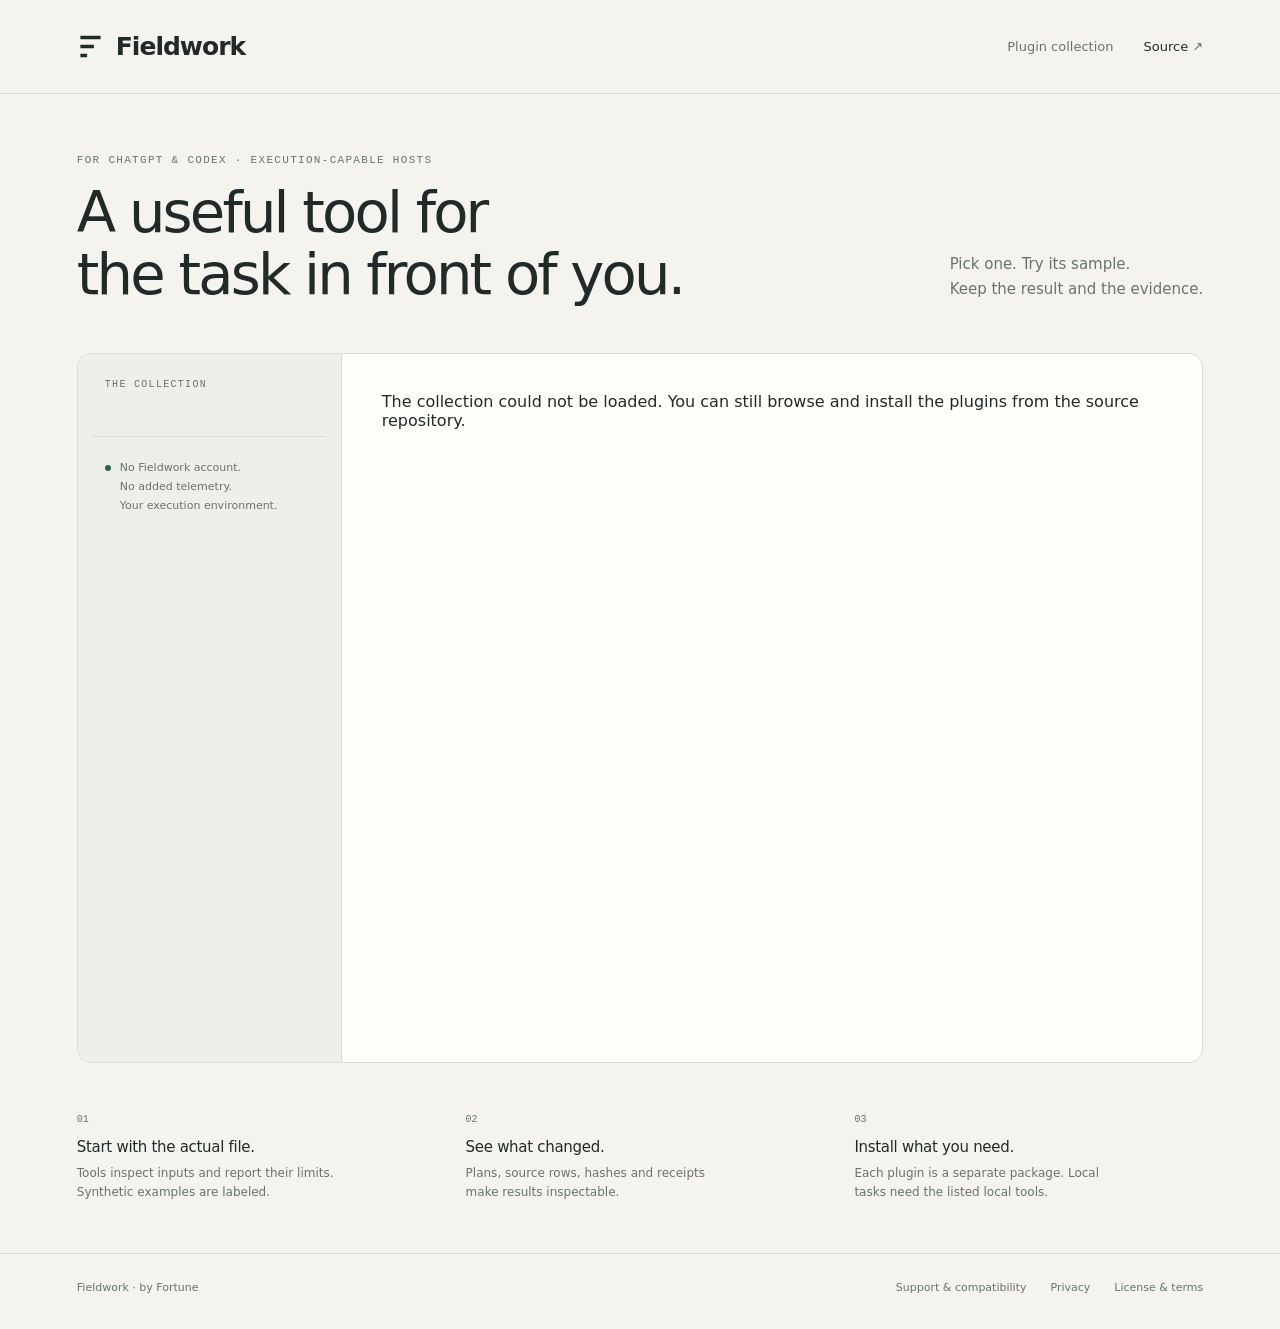
==== site/index.html @ d048d49f "Add test suite, release tooling and Pages site; fix README Test steps Copy the 81-test suite, releas" ====
<!doctype html>
<html lang="en">
<head>
  <meta charset="utf-8">
  <meta name="viewport" content="width=device-width,initial-scale=1">
  <title>Fieldwork — tools for the task in front of you</title>
  <meta name="description" content="Focused, inspectable plugins for Minecraft performance, media compression, exact CSV analysis, deployment verification, file organization and CAD.">
  <link rel="icon" href="favicon.svg" type="image/svg+xml">
  <link rel="stylesheet" href="style.css">
  <script src="app.js" defer></script>
</head>
<body>
  <header class="topbar"><a href="./" class="wordmark" aria-label="Fieldwork home"><svg viewBox="0 0 24 24" aria-hidden="true"><path d="M3 4h18M3 12h12M3 20h6"/></svg>Fieldwork</a><div class="toplinks"><span id="version">Plugin collection</span><a href="https://github.com/fortunexbt/fieldwork-plugins">Source <span aria-hidden="true">↗</span></a></div></header>
  <main>
    <section class="intro"><div><p class="eyebrow">For ChatGPT &amp; Codex · execution-capable hosts</p><h1>A useful tool for<br>the task in front of you.</h1></div><p class="intro-note">Pick one. Try its sample.<br>Keep the result and the evidence.</p></section>
    <div class="workbench">
      <nav class="toolnav" aria-label="Plugins"><span class="nav-label">THE COLLECTION</span><div id="tool-list"></div><div class="local-note"><span class="status-dot"></span><p>No Fieldwork account.<br>No added telemetry.<br>Your execution environment.</p></div></nav>
      <article class="tool-detail" id="tool-detail" aria-live="polite">
        <div class="loading">Loading the collection…</div>
      </article>
    </div>
    <section class="principles"><div><span>01</span><h2>Start with the actual file.</h2><p>Tools inspect inputs and report their limits. Synthetic examples are labeled.</p></div><div><span>02</span><h2>See what changed.</h2><p>Plans, source rows, hashes and receipts make results inspectable.</p></div><div><span>03</span><h2>Install what you need.</h2><p>Each plugin is a separate package. Local tasks need the listed local tools.</p></div></section>
  </main>
  <footer><span>Fieldwork · by Fortune</span><div><a href="support.html">Support &amp; compatibility</a><a href="privacy.html">Privacy</a><a href="terms.html">License &amp; terms</a></div></footer>
  <dialog id="install-dialog"><button class="dialog-close" aria-label="Close installation guide">×</button><p class="eyebrow">INSTALL IN CODEX</p><h2 id="install-title">Add this tool</h2><p>Add the collection once, then install the plugin you want.</p><div class="command-block"><code>codex plugin marketplace add fortunexbt/fieldwork-plugins</code><button data-copy="codex plugin marketplace add fortunexbt/fieldwork-plugins" aria-label="Copy marketplace command">Copy</button></div><div class="command-block"><code id="install-command"></code><button id="copy-install">Copy</button></div><p class="install-note">Start a new chat after installation. In the desktop app, browse the Fieldwork marketplace under Plugins. This is direct marketplace distribution; public-directory approval is tracked separately.</p><a id="download-dialog" class="text-link" href="#">Download the standalone ZIP ↗</a></dialog>
  <div class="toast" id="toast" role="status"></div>
</body>
</html>
---- site/style.css ----
:root {
  --paper:#f5f3ed;
  --ink:#202b29;
  --quiet:#6b726c;
  --line:#d8dcd2;
  --accent:#28624b;
  color-scheme:light;
  font-family:'DM Sans',system-ui,sans-serif;
  font-synthesis:none
}

* {
  box-sizing:border-box
}
body {
  margin:0;
  background:var(--paper);
  color:var(--ink)
}
a {
  color:inherit;
  text-decoration:none
}
button,a {
  touch-action:manipulation
}
button {
  font:inherit;
  cursor:pointer
}
button:focus-visible,a:focus-visible,summary:focus-visible {
  outline:3px solid #d89a42;
  outline-offset:4px
}
button:disabled {
  cursor:default;
  opacity:.5
}
.topbar {
  height:94px;
  max-width:1440px;
  margin:auto;
  padding:0 6%;
  display:flex;
  align-items:center;
  justify-content:space-between;
  border-bottom:1px solid var(--line)
}
.wordmark {
  display:flex;
  align-items:center;
  gap:12px;
  font-size:25px;
  letter-spacing:-1px;
  font-weight:700
}
.wordmark svg {
  width:27px;
  height:27px;
  fill:none;
  stroke:var(--ink);
  stroke-width:3
}
.toplinks {
  display:flex;
  gap:30px;
  align-items:center;
  font-size:13px
}
.toplinks span:first-child {
  color:var(--quiet)
}
main {
  max-width:1440px;
  margin:auto;
  padding:0 6%
}
.intro {
  display:flex;
  align-items:end;
  justify-content:space-between;
  padding:60px 0 48px;
  gap:25px
}
.eyebrow,.nav-label {
  font-family:'DM Mono',monospace;
  font-size:11px;
  letter-spacing:1.3px;
  color:var(--quiet);
  text-transform:uppercase
}
.eyebrow {
  margin:0 0 16px
}
h1 {
  font-size:clamp(36px,4.5vw,64px);
  font-weight:500;
  line-height:1.07;
  letter-spacing:-2.8px;
  margin:0
}
.intro-note {
  font-size:15px;
  line-height:1.65;
  color:var(--quiet);
  margin:0 0 4px
}
.workbench {
  border:1px solid var(--line);
  border-radius:14px;
  display:grid;
  grid-template-columns:264px 1fr;
  min-height:710px;
  overflow:hidden;
  background:#fffefa
}
.toolnav {
  padding:25px 15px;
  background:#eeefe8;
  border-right:1px solid var(--line)
}
.nav-label {
  display:block;
  padding:0 12px 22px;
  font-size:10px
}
#tool-list {
  position:relative;
}
.tool-button {
  border:0;
  background:transparent;
  text-align:left;
  padding:12px 10px;
  width:100%;
  display:flex;
  align-items:center;
  gap:12px;
  color:var(--quiet);
  border-radius:9px;
  transition:background .16s,color .16s;
  margin-bottom:4px
}
.tool-button:hover {
  background:#e3e7df;
  color:var(--ink)
}
.tool-button.active {
  background:#fffefa;
  color:var(--ink);
  box-shadow:0 1px 5px #20302b0a
}
.tool-button img {
  height:34px;
  width:34px;
  border-radius:8px
}
.tool-button span {
  font-size:13px;
  line-height:1.3;
  font-weight:600
}
.tool-button small {
  display:block;
  font-size:10px;
  color:#81867e;
  font-weight:400;
  margin-top:3px
}
.local-note {
  border-top:1px solid var(--line);
  padding:22px 12px 0;
  margin-top:24px;
  display:flex;
  gap:9px;
  align-items:start
}
.local-note p {
  font-size:11px;
  color:var(--quiet);
  line-height:1.7;
  margin:0
}
.status-dot {
  background:#28624b;
  width:6px;
  height:6px;
  border-radius:50%;
  margin-top:6px;
  flex:none
}
.tool-detail {
  padding:38px 40px 28px;
  min-width:0
}
.detail-top {
  display:flex;
  justify-content:space-between;
  align-items:center;
  gap:20px;
  margin-bottom:20px
}
.detail-kicker {
  display:flex;
  align-items:center;
  gap:9px;
  font-family:'DM Mono',monospace;
  font-size:10px;
  letter-spacing:1px;
  text-transform:uppercase;
  color:var(--quiet)
}
.detail-kicker img {
  height:28px;
  width:28px
}
.package-version {
  font-family:'DM Mono',monospace;
  font-size:10px;
  padding:6px 8px;
  border:1px solid var(--line);
  border-radius:4px;
  color:var(--quiet)
}
.tool-detail h2 {
  font-size:clamp(28px,3vw,40px);
  letter-spacing:-1.6px;
  font-weight:500;
  line-height:1.12;
  margin:0 0 15px
}
.detail-summary {
  font-size:15px;
  line-height:1.6;
  color:#5b665f;
  max-width:620px;
  margin:0
}
.actions {
  display:flex;
  gap:10px;
  align-items:center;
  flex-wrap:wrap;
  margin:25px 0 24px
}
.primary-button,.secondary-button {
  border-radius:6px;
  padding:11px 16px;
  font-size:12px;
  font-weight:600;
  display:inline-flex;
  align-items:center;
  gap:10px;
  line-height:1.2
}
.primary-button {
  background:var(--accent);
  border:1px solid var(--accent);
  color:white
}
.secondary-button {
  background:transparent;
  border:1px solid #cdd4c9;
  color:var(--ink)
}
.runtime {
  border-top:1px solid var(--line);
  padding-top:15px;
  font-size:11px;
  color:var(--quiet);
  line-height:1.6;
  display:flex;
  gap:14px
}
.runtime strong {
  font-weight:500;
  white-space:nowrap;
  color:var(--ink)
}
.example {
  margin-top:26px;
  border:1px solid var(--line);
  border-radius:8px;
  overflow:hidden
}
.example-bar {
  background:#eff1eb;
  border-bottom:1px solid var(--line);
  display:flex;
  align-items:center;
  justify-content:space-between;
  padding:11px 15px;
  font:10px 'DM Mono',monospace;
  color:var(--quiet);
  gap:10px
}
.example-bar span:last-child {
  font-size:9px
}
.example-content {
  padding:20px
}
.example-title {
  margin:0 0 8px;
  font-size:17px;
  font-weight:500;
  letter-spacing:-.3px
}
.example-note {
  font-size:12px;
  line-height:1.7;
  color:var(--quiet);
  margin:0 0 16px
}
.result-grid {
  display:grid;
  grid-template-columns:repeat(3,minmax(0,1fr));
  gap:10px
}
.result-stat {
  background:#f3f4ee;
  border-radius:6px;
  padding:14px;
  min-width:0
}
.result-stat span {
  display:block;
  font-size:9px;
  letter-spacing:.6px;
  text-transform:uppercase;
  color:var(--quiet);
  margin-bottom:7px
}
.result-stat strong {
  display:block;
  font:22px 'DM Mono',monospace;
  letter-spacing:-1px;
  color:var(--accent);
  overflow-wrap:anywhere
}
.evidence-table {
  width:100%;
  border-collapse:collapse;
  font-size:11px;
  margin-top:15px
}
.evidence-table th {
  text-align:left;
  font-weight:500;
  color:var(--quiet);
  font-size:10px;
  padding:9px 8px;
  border-bottom:1px solid var(--line)
}
.evidence-table td {
  padding:10px 8px;
  border-bottom:1px solid #e9ece3
}
.evidence-table td:last-child,.evidence-table th:last-child {
  text-align:right
}
.example-placeholder {
  font-size:12px;
  line-height:1.6;
  color:var(--quiet);
  margin:0
}
.raw-evidence {
  margin-top:14px
}
.raw-evidence summary {
  font-size:11px;
  color:var(--quiet);
  cursor:pointer
}
.raw-evidence pre {
  overflow:auto;
  padding:14px;
  background:#25312d;
  color:#e3e9df;
  border-radius:6px;
  font:10px/1.6 'DM Mono',monospace;
  max-height:260px
}
.prompt-row {
  display:flex;
  gap:13px;
  align-items:center;
  justify-content:space-between;
  padding-top:19px
}
.prompt-row p {
  font-size:12px;
  line-height:1.6;
  margin:0;
  color:var(--quiet)
}
.prompt-row p strong {
  display:block;
  font:9px 'DM Mono',monospace;
  letter-spacing:1px;
  color:var(--ink);
  margin-bottom:6px
}
.prompt-row button {
  border:0;
  background:#eff1eb;
  color:var(--accent);
  padding:10px 13px;
  border-radius:5px;
  white-space:nowrap;
  font-size:11px
}
.principles {
  display:grid;
  grid-template-columns:repeat(3,1fr);
  gap:40px;
  padding:44px 0 50px
}
.principles span {
  font:10px 'DM Mono',monospace;
  color:var(--quiet)
}
.principles h2 {
  font-size:15px;
  font-weight:500;
  letter-spacing:-.3px;
  margin:12px 0 8px
}
.principles p {
  font-size:12px;
  line-height:1.6;
  color:var(--quiet);
  margin:0;
  max-width:260px
}
footer {
  max-width:1440px;
  margin:auto;
  border-top:1px solid var(--line);
  padding:27px 6% 34px;
  display:flex;
  justify-content:space-between;
  gap:20px;
  font-size:11px;
  color:var(--quiet)
}
footer div {
  display:flex;
  gap:24px
}
footer a:hover,.text-link:hover {
  text-decoration:underline
}
dialog {
  border:1px solid var(--line);
  border-radius:14px;
  padding:36px;
  background:#fffefa;
  color:var(--ink);
  max-width:640px;
  width:calc(100% - 32px);
  box-shadow:0 20px 100px #18392b30
}
dialog::backdrop {
  background:#1e302954;
  backdrop-filter:blur(3px)
}
dialog h2 {
  font-size:30px;
  letter-spacing:-1px;
  font-weight:500;
  margin:0 0 15px
}
dialog p {
  font-size:13px;
  color:var(--quiet);
  line-height:1.7
}
.dialog-close {
  position:absolute;
  right:16px;
  top:12px;
  border:0;
  background:none;
  font-size:26px;
  color:var(--quiet)
}
.command-block {
  display:flex;
  gap:10px;
  align-items:center;
  padding:14px;
  background:#26332e;
  border-radius:6px;
  margin:12px 0;
  color:#ebeee3
}
.command-block code {
  flex:1;
  font:11px/1.6 'DM Mono',monospace;
  overflow-wrap:anywhere
}
.command-block button {
  background:#ffffff18;
  border:1px solid #ffffff20;
  color:white;
  padding:6px 9px;
  border-radius:4px;
  font-size:10px
}
.install-note {
  font-size:11px!important
}
.text-link {
  font-size:12px;
  color:var(--accent)
}
.toast {
  position:fixed;
  bottom:24px;
  left:50%;
  transform:translate(-50%,15px);
  background:var(--ink);
  color:white;
  padding:12px 18px;
  border-radius:7px;
  font-size:12px;
  opacity:0;
  pointer-events:none;
  transition:.18s
}
.toast.visible {
  transform:translate(-50%,0);
  opacity:1
}
.loading {
  padding:50px 0;
  color:var(--quiet);
  font-size:14px
}
.document {
  max-width:820px;
  margin:50px auto 80px;
  padding:0 24px
}
.document h1 {
  font-size:42px;
  margin:25px 0
}
.document h2 {
  font-size:21px;
  font-weight:500;
  margin-top:32px
}
.document p,.document li {
  font-size:15px;
  line-height:1.8;
  color:#59655d
}
.document a {
  text-decoration:underline
}
.document code {
  font:12px 'DM Mono',monospace;
  background:#e6e9df;
  padding:3px 6px;
  border-radius:3px
}

@media(max-width:1000px) {
  main {
  padding:0 4%
}
.topbar,footer {
  padding-left:4%;
  padding-right:4%
}
.workbench {
  grid-template-columns:220px 1fr
}
.tool-detail {
  padding:30px 26px
}
.tool-button span {
  font-size:12px
}
.tool-button {
  gap:9px
}
.intro-note {
  font-size:13px
}
.result-stat strong {
  font-size:18px
}
.principles {
  gap:25px
}

}

@media(max-width:700px) {
  .topbar {
  height:72px
}
.wordmark {
  font-size:23px
}
.toplinks {
  gap:16px;
  font-size:11px
}
.toplinks>span {
  display:none
}
.intro {
  padding:34px 0 28px
}
.intro h1 {
  font-size:38px;
  letter-spacing:-1.8px
}
.intro-note {
  display:none
}
.eyebrow {
  font-size:9px;
  letter-spacing:.6px
}
.workbench {
  display:block;
  border-radius:10px
}
.toolnav {
  padding:13px 10px;
  border-right:0;
  border-bottom:1px solid var(--line)
}
.nav-label,.local-note {
  display:none
}
#tool-list {
  display:flex;
  overflow-x:auto;
  gap:7px;
  padding-bottom:2px;
  scrollbar-width:thin
}
.tool-button {
  width:auto;
  flex-shrink:0;
  margin:0;
  padding:8px 10px;
  gap:8px
}
.tool-button img {
  width:25px;
  height:25px;
  border-radius:6px
}
.tool-button span {
  font-size:11px;
  max-width:108px
}
.tool-button small {
  display:none
}
.tool-detail {
  padding:25px 18px
}
.detail-top {
  margin-bottom:15px
}
.tool-detail h2 {
  font-size:31px;
  letter-spacing:-1.1px
}
.detail-summary {
  font-size:13px
}
.actions {
  margin:20px 0
}
.runtime {
  display:block;
  font-size:10px
}
.runtime strong {
  display:block;
  margin-bottom:4px
}
.example {
  margin-top:20px
}
.example-content {
  padding:15px
}
.example-title {
  font-size:16px
}
.result-grid {
  gap:6px
}
.result-stat {
  padding:10px 8px
}
.result-stat span {
  font-size:8px
}
.result-stat strong {
  font-size:16px
}
.prompt-row p {
  font-size:11px
}
.prompt-row {
  gap:9px
}
.principles {
  grid-template-columns:1fr;
  gap:23px;
  padding:30px 0
}
.principles>div {
  display:grid;
  grid-template-columns:24px 1fr;
  column-gap:12px
}
.principles span {
  grid-row:span 2;
  padding-top:3px
}
.principles h2 {
  margin:0 0 6px
}
.principles p {
  max-width:100%
}
footer {
  display:block;
  font-size:10px
}
footer div {
  margin-top:18px;
  gap:17px;
  flex-wrap:wrap
}
dialog {
  padding:28px 20px
}
.example-bar {
  font-size:9px;
  padding:10px
}
.example-bar span:last-child {
  font-size:8px
}
.evidence-table {
  font-size:10px
}
.evidence-table td,.evidence-table th {
  padding:9px 4px
}

}

@media(prefers-reduced-motion:reduce) {
  * {
  transition:none!important
}

}


.sample-preview {
  display:block;
  width:100%;
  height:220px;
  object-fit:contain;
  background:#fff;
  border:1px solid var(--line);
  border-radius:6px;
  margin:20px 0;
}
.sample-artifacts {
  display:flex;
  gap:12px 24px;
  flex-wrap:wrap;
  margin:18px 0;
  font-size:12px;
  color:var(--accent);
}
.sample-artifacts a {
  text-decoration:underline;
  text-underline-offset:3px;
}
.share-tool {
  display:block;
  margin:18px 0 0 auto;
  padding:0;
  border:0;
  background:transparent;
  color:var(--quiet);
  font-size:12px;
  text-decoration:underline;
  text-underline-offset:3px;
}
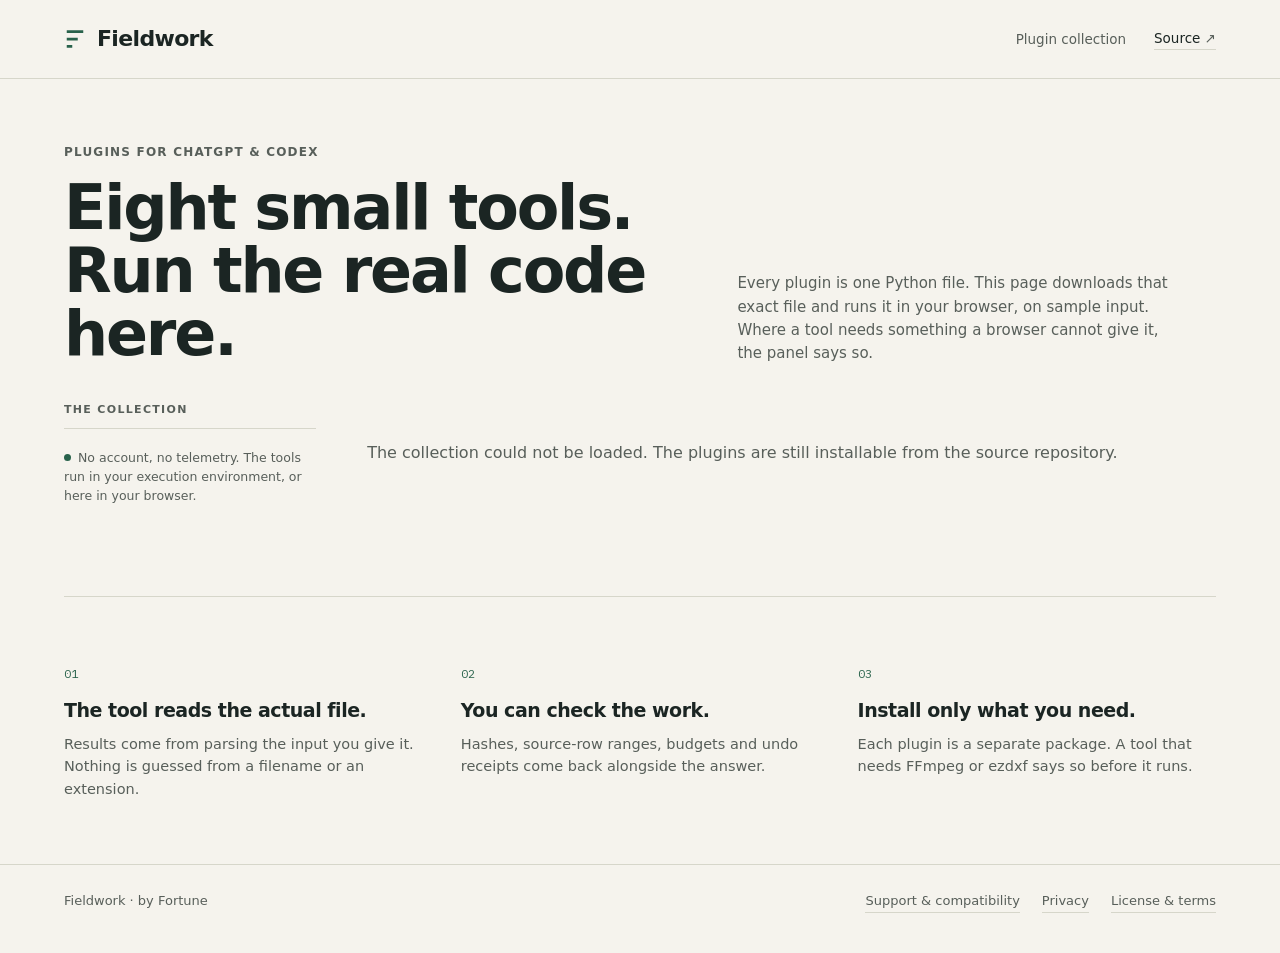
==== commit 27c51888: "Run the real plugin tools in the browser The site now drives each plugin from a demo block in catalo" ====
--- a/site/index.html
+++ b/site/index.html
@@ -3,26 +3,51 @@
 <head>
   <meta charset="utf-8">
   <meta name="viewport" content="width=device-width,initial-scale=1">
-  <title>Fieldwork — tools for the task in front of you</title>
-  <meta name="description" content="Focused, inspectable plugins for Minecraft performance, media compression, exact CSV analysis, deployment verification, file organization and CAD.">
+  <title>Fieldwork — eight small tools you can run right here</title>
+  <meta name="description" content="Eight plugins for ChatGPT and Codex, each one a single Python file. This page downloads the real file and runs it in your browser on sample input: Minecraft frame pacing, video size budgets, exact CSV maths, deploy verification, glTF budgets, DXF previews and duplicate files.">
   <link rel="icon" href="favicon.svg" type="image/svg+xml">
+  <meta property="og:title" content="Fieldwork — eight small tools you can run right here">
+  <meta property="og:description" content="Eight plugins for ChatGPT and Codex. The page runs each tool's real Python file in your browser on sample input.">
+  <meta property="og:type" content="website">
+  <meta property="og:image" content="og.png">
+  <meta name="twitter:card" content="summary_large_image">
+  <link rel="preload" href="fonts/dm-sans-latin.woff2" as="font" type="font/woff2" crossorigin>
   <link rel="stylesheet" href="style.css">
-  <script src="app.js" defer></script>
+  <script src="app.js" type="module"></script>
 </head>
 <body>
-  <header class="topbar"><a href="./" class="wordmark" aria-label="Fieldwork home"><svg viewBox="0 0 24 24" aria-hidden="true"><path d="M3 4h18M3 12h12M3 20h6"/></svg>Fieldwork</a><div class="toplinks"><span id="version">Plugin collection</span><a href="https://github.com/fortunexbt/fieldwork-plugins">Source <span aria-hidden="true">↗</span></a></div></header>
+  <header class="topbar">
+    <a href="./" class="wordmark" aria-label="Fieldwork home"><svg viewBox="0 0 24 24" aria-hidden="true"><path d="M3 4h18M3 12h12M3 20h6"/></svg>Fieldwork</a>
+    <div class="toplinks"><span id="version">Plugin collection</span><a href="https://github.com/fortunexbt/fieldwork-plugins">Source <span aria-hidden="true">&#8599;</span></a></div>
+  </header>
   <main>
-    <section class="intro"><div><p class="eyebrow">For ChatGPT &amp; Codex · execution-capable hosts</p><h1>A useful tool for<br>the task in front of you.</h1></div><p class="intro-note">Pick one. Try its sample.<br>Keep the result and the evidence.</p></section>
+    <section class="intro">
+      <div>
+        <p class="eyebrow">Plugins for ChatGPT &amp; Codex</p>
+        <h1>Eight small tools.<br>Run the real code here.</h1>
+      </div>
+      <p class="intro-note">Every plugin is one Python file. This page downloads that exact file and runs it in your browser, on sample input. Where a tool needs something a browser cannot give it, the panel says so.</p>
+    </section>
     <div class="workbench">
-      <nav class="toolnav" aria-label="Plugins"><span class="nav-label">THE COLLECTION</span><div id="tool-list"></div><div class="local-note"><span class="status-dot"></span><p>No Fieldwork account.<br>No added telemetry.<br>Your execution environment.</p></div></nav>
-      <article class="tool-detail" id="tool-detail" aria-live="polite">
-        <div class="loading">Loading the collection…</div>
+      <nav class="toolnav" aria-label="Plugins">
+        <span class="nav-label" id="nav-label">The collection</span>
+        <div id="tool-list" role="tablist" aria-labelledby="nav-label"></div>
+        <p class="local-note"><span class="status-dot" aria-hidden="true"></span>No account, no telemetry. The tools run in your execution environment, or here in your browser.</p>
+      </nav>
+      <article class="tool-detail" id="tool-detail">
+        <p class="loading">Loading the collection&#8230;</p>
       </article>
     </div>
-    <section class="principles"><div><span>01</span><h2>Start with the actual file.</h2><p>Tools inspect inputs and report their limits. Synthetic examples are labeled.</p></div><div><span>02</span><h2>See what changed.</h2><p>Plans, source rows, hashes and receipts make results inspectable.</p></div><div><span>03</span><h2>Install what you need.</h2><p>Each plugin is a separate package. Local tasks need the listed local tools.</p></div></section>
+    <section class="principles">
+      <div><span>01</span><h2>The tool reads the actual file.</h2><p>Results come from parsing the input you give it. Nothing is guessed from a filename or an extension.</p></div>
+      <div><span>02</span><h2>You can check the work.</h2><p>Hashes, source-row ranges, budgets and undo receipts come back alongside the answer.</p></div>
+      <div><span>03</span><h2>Install only what you need.</h2><p>Each plugin is a separate package. A tool that needs FFmpeg or ezdxf says so before it runs.</p></div>
+    </section>
   </main>
-  <footer><span>Fieldwork · by Fortune</span><div><a href="support.html">Support &amp; compatibility</a><a href="privacy.html">Privacy</a><a href="terms.html">License &amp; terms</a></div></footer>
-  <dialog id="install-dialog"><button class="dialog-close" aria-label="Close installation guide">×</button><p class="eyebrow">INSTALL IN CODEX</p><h2 id="install-title">Add this tool</h2><p>Add the collection once, then install the plugin you want.</p><div class="command-block"><code>codex plugin marketplace add fortunexbt/fieldwork-plugins</code><button data-copy="codex plugin marketplace add fortunexbt/fieldwork-plugins" aria-label="Copy marketplace command">Copy</button></div><div class="command-block"><code id="install-command"></code><button id="copy-install">Copy</button></div><p class="install-note">Start a new chat after installation. In the desktop app, browse the Fieldwork marketplace under Plugins. This is direct marketplace distribution; public-directory approval is tracked separately.</p><a id="download-dialog" class="text-link" href="#">Download the standalone ZIP ↗</a></dialog>
+  <footer>
+    <span>Fieldwork &middot; by Fortune</span>
+    <div><a href="support.html">Support &amp; compatibility</a><a href="privacy.html">Privacy</a><a href="terms.html">License &amp; terms</a></div>
+  </footer>
   <div class="toast" id="toast" role="status"></div>
 </body>
 </html>
--- a/site/style.css
+++ b/site/style.css
@@ -1,808 +1,527 @@
+@font-face {
+  font-family: 'DM Sans';
+  src: url(fonts/dm-sans-latin.woff2) format('woff2');
+  font-weight: 400 700;
+  font-display: swap;
+}
+@font-face {
+  font-family: 'Plex Mono';
+  src: url(fonts/plex-mono-400-latin.woff2) format('woff2');
+  font-weight: 400;
+  font-display: swap;
+}
+@font-face {
+  font-family: 'Plex Mono';
+  src: url(fonts/plex-mono-600-latin.woff2) format('woff2');
+  font-weight: 600;
+  font-display: swap;
+}
+
 :root {
-  --paper:#f5f3ed;
-  --ink:#202b29;
-  --quiet:#6b726c;
-  --line:#d8dcd2;
-  --accent:#28624b;
-  color-scheme:light;
-  font-family:'DM Sans',system-ui,sans-serif;
-  font-synthesis:none
-}
-
-* {
-  box-sizing:border-box
-}
+  --paper: #f5f3ed;
+  --card: #ece9e0;
+  --ink: #1b2523;
+  --quiet: #585f5a;
+  --line: #d6d6ca;
+  --panel: #1a2220;
+  --panel-2: #222b28;
+  --panel-line: #333c39;
+  --panel-ink: #eceae2;
+  --panel-quiet: #a3aba6;
+  --accent: #28624b;
+  --accent-lit: color-mix(in oklab, var(--accent) 42%, white);
+  --focus: #c47d1e;
+  --sans: 'DM Sans', ui-sans-serif, system-ui, sans-serif;
+  --mono: 'Plex Mono', ui-monospace, 'SF Mono', Menlo, monospace;
+  color-scheme: light;
+  font-family: var(--sans);
+  font-synthesis: none;
+}
+
+* { box-sizing: border-box; }
+
 body {
-  margin:0;
-  background:var(--paper);
-  color:var(--ink)
-}
-a {
-  color:inherit;
-  text-decoration:none
-}
-button,a {
-  touch-action:manipulation
-}
-button {
-  font:inherit;
-  cursor:pointer
-}
-button:focus-visible,a:focus-visible,summary:focus-visible {
-  outline:3px solid #d89a42;
-  outline-offset:4px
-}
-button:disabled {
-  cursor:default;
-  opacity:.5
-}
+  margin: 0;
+  background: var(--paper);
+  color: var(--ink);
+  font-size: 16px;
+  line-height: 1.55;
+  -webkit-text-size-adjust: 100%;
+}
+
+a { color: inherit; text-decoration: none; }
+button { font: inherit; cursor: pointer; }
+button:disabled { cursor: default; }
+button, a { touch-action: manipulation; }
+h1, h2, h3 { font-weight: 700; letter-spacing: -0.02em; margin: 0; }
+p { margin: 0; }
+
+:is(button, a, summary, [tabindex]):focus-visible {
+  outline: 3px solid var(--focus);
+  outline-offset: 3px;
+  border-radius: 2px;
+}
+
 .topbar {
-  height:94px;
-  max-width:1440px;
-  margin:auto;
-  padding:0 6%;
-  display:flex;
-  align-items:center;
-  justify-content:space-between;
-  border-bottom:1px solid var(--line)
-}
-.wordmark {
-  display:flex;
-  align-items:center;
-  gap:12px;
-  font-size:25px;
-  letter-spacing:-1px;
-  font-weight:700
-}
-.wordmark svg {
-  width:27px;
-  height:27px;
-  fill:none;
-  stroke:var(--ink);
-  stroke-width:3
-}
-.toplinks {
-  display:flex;
-  gap:30px;
-  align-items:center;
-  font-size:13px
-}
-.toplinks span:first-child {
-  color:var(--quiet)
-}
-main {
-  max-width:1440px;
-  margin:auto;
-  padding:0 6%
-}
+  max-width: 1320px;
+  margin: auto;
+  padding: 22px clamp(18px, 5vw, 64px);
+  display: flex;
+  align-items: center;
+  justify-content: space-between;
+  gap: 16px;
+  border-bottom: 1px solid var(--line);
+}
+.wordmark { display: flex; align-items: center; gap: 11px; font-size: 22px; font-weight: 700; letter-spacing: -0.03em; }
+.wordmark svg { width: 22px; height: 22px; fill: none; stroke: var(--accent); stroke-width: 3; transition: stroke .3s ease; }
+.toplinks { display: flex; gap: clamp(14px, 3vw, 28px); align-items: center; font-size: 13.5px; }
+.toplinks span { color: var(--quiet); }
+.toplinks a { border-bottom: 1px solid var(--line); }
+
+main { max-width: 1320px; margin: auto; padding: 0 clamp(18px, 5vw, 64px); }
+
 .intro {
-  display:flex;
-  align-items:end;
-  justify-content:space-between;
-  padding:60px 0 48px;
-  gap:25px
-}
-.eyebrow,.nav-label {
-  font-family:'DM Mono',monospace;
-  font-size:11px;
-  letter-spacing:1.3px;
-  color:var(--quiet);
-  text-transform:uppercase
+  display: grid;
+  grid-template-columns: minmax(0, 1.3fr) minmax(0, 1fr);
+  gap: clamp(20px, 4vw, 56px);
+  align-items: end;
+  padding: clamp(32px, 5vw, 66px) 0 clamp(22px, 3vw, 36px);
 }
 .eyebrow {
-  margin:0 0 16px
-}
-h1 {
-  font-size:clamp(36px,4.5vw,64px);
-  font-weight:500;
-  line-height:1.07;
-  letter-spacing:-2.8px;
-  margin:0
-}
-.intro-note {
-  font-size:15px;
-  line-height:1.65;
-  color:var(--quiet);
-  margin:0 0 4px
-}
+  font-size: 12px;
+  font-weight: 600;
+  letter-spacing: 0.1em;
+  text-transform: uppercase;
+  color: var(--quiet);
+  margin-bottom: 14px;
+}
+h1 { font-size: clamp(34px, 6.4vw, 62px); line-height: 1.02; letter-spacing: -0.035em; }
+.intro-note { color: var(--quiet); font-size: 15px; max-width: 46ch; }
+
 .workbench {
-  border:1px solid var(--line);
-  border-radius:14px;
-  display:grid;
-  grid-template-columns:264px 1fr;
-  min-height:710px;
-  overflow:hidden;
-  background:#fffefa
-}
-.toolnav {
-  padding:25px 15px;
-  background:#eeefe8;
-  border-right:1px solid var(--line)
-}
+  display: grid;
+  grid-template-columns: 252px minmax(0, 1fr);
+  gap: clamp(24px, 4vw, 56px);
+  align-items: start;
+  padding-bottom: clamp(48px, 7vw, 96px);
+}
+
+.toolnav { position: sticky; top: 24px; min-width: 0; }
+.tool-detail { min-width: 0; }
 .nav-label {
-  display:block;
-  padding:0 12px 22px;
-  font-size:10px
-}
-#tool-list {
-  position:relative;
-}
+  display: block;
+  font-size: 11px;
+  font-weight: 600;
+  letter-spacing: 0.12em;
+  text-transform: uppercase;
+  color: var(--quiet);
+  padding-bottom: 10px;
+  border-bottom: 1px solid var(--line);
+}
+#tool-list { display: flex; flex-direction: column; }
 .tool-button {
-  border:0;
-  background:transparent;
-  text-align:left;
-  padding:12px 10px;
-  width:100%;
-  display:flex;
-  align-items:center;
-  gap:12px;
-  color:var(--quiet);
-  border-radius:9px;
-  transition:background .16s,color .16s;
-  margin-bottom:4px
-}
-.tool-button:hover {
-  background:#e3e7df;
-  color:var(--ink)
-}
+  display: flex;
+  align-items: center;
+  gap: 12px;
+  width: 100%;
+  padding: 13px 10px 13px 12px;
+  border: 0;
+  border-bottom: 1px solid var(--line);
+  border-left: 2px solid transparent;
+  background: none;
+  color: var(--quiet);
+  text-align: left;
+  transition: color .18s ease, background .18s ease, border-color .18s ease;
+}
+.tool-button img { width: 24px; height: 24px; opacity: .55; transition: opacity .18s ease; }
+.tool-button span { display: block; font-size: 14.5px; font-weight: 500; color: var(--ink); }
+.tool-button small { display: block; font-size: 12.5px; font-weight: 400; color: var(--quiet); }
+.tool-button:hover { background: var(--card); }
 .tool-button.active {
-  background:#fffefa;
-  color:var(--ink);
-  box-shadow:0 1px 5px #20302b0a
-}
-.tool-button img {
-  height:34px;
-  width:34px;
-  border-radius:8px
-}
-.tool-button span {
-  font-size:13px;
-  line-height:1.3;
-  font-weight:600
-}
-.tool-button small {
-  display:block;
-  font-size:10px;
-  color:#81867e;
-  font-weight:400;
-  margin-top:3px
-}
+  border-left-color: var(--accent);
+  background: var(--card);
+}
+.tool-button.active img { opacity: 1; }
+.tool-button.active span { color: var(--accent); font-weight: 700; }
 .local-note {
-  border-top:1px solid var(--line);
-  padding:22px 12px 0;
-  margin-top:24px;
-  display:flex;
-  gap:9px;
-  align-items:start
-}
-.local-note p {
-  font-size:11px;
-  color:var(--quiet);
-  line-height:1.7;
-  margin:0
+  margin-top: 20px;
+  font-size: 12.5px;
+  line-height: 1.5;
+  color: var(--quiet);
+  max-width: 30ch;
 }
 .status-dot {
-  background:#28624b;
-  width:6px;
-  height:6px;
-  border-radius:50%;
-  margin-top:6px;
-  flex:none
-}
-.tool-detail {
-  padding:38px 40px 28px;
-  min-width:0
-}
+  display: inline-block;
+  width: 7px;
+  height: 7px;
+  margin-right: 7px;
+  border-radius: 50%;
+  background: var(--accent);
+  vertical-align: 1px;
+}
+
+.loading { color: var(--quiet); padding: 40px 0; }
+
 .detail-top {
-  display:flex;
-  justify-content:space-between;
-  align-items:center;
-  gap:20px;
-  margin-bottom:20px
+  display: flex;
+  align-items: center;
+  justify-content: space-between;
+  gap: 16px;
+  flex-wrap: wrap;
+  padding-bottom: 14px;
 }
 .detail-kicker {
-  display:flex;
-  align-items:center;
-  gap:9px;
-  font-family:'DM Mono',monospace;
-  font-size:10px;
-  letter-spacing:1px;
-  text-transform:uppercase;
-  color:var(--quiet)
-}
-.detail-kicker img {
-  height:28px;
-  width:28px
-}
-.package-version {
-  font-family:'DM Mono',monospace;
-  font-size:10px;
-  padding:6px 8px;
-  border:1px solid var(--line);
-  border-radius:4px;
-  color:var(--quiet)
-}
-.tool-detail h2 {
-  font-size:clamp(28px,3vw,40px);
-  letter-spacing:-1.6px;
-  font-weight:500;
-  line-height:1.12;
-  margin:0 0 15px
-}
-.detail-summary {
-  font-size:15px;
-  line-height:1.6;
-  color:#5b665f;
-  max-width:620px;
-  margin:0
-}
-.actions {
-  display:flex;
-  gap:10px;
-  align-items:center;
-  flex-wrap:wrap;
-  margin:25px 0 24px
-}
-.primary-button,.secondary-button {
-  border-radius:6px;
-  padding:11px 16px;
-  font-size:12px;
-  font-weight:600;
-  display:inline-flex;
-  align-items:center;
-  gap:10px;
-  line-height:1.2
-}
+  display: flex;
+  align-items: center;
+  gap: 9px;
+  font-size: 12px;
+  font-weight: 600;
+  letter-spacing: 0.1em;
+  text-transform: uppercase;
+  color: var(--quiet);
+}
+.sandbox-badge {
+  font-size: 12px;
+  font-weight: 600;
+  letter-spacing: 0.04em;
+  padding: 4px 11px;
+  border: 1px solid var(--accent);
+  border-radius: 100px;
+  color: var(--accent);
+}
+.tool-detail h2 { font-size: clamp(27px, 3.6vw, 38px); line-height: 1.1; }
+.detail-summary { margin-top: 12px; max-width: 68ch; color: var(--quiet); font-size: 15px; }
+
+.runner {
+  margin-top: 26px;
+  background: var(--panel);
+  color: var(--panel-ink);
+  border-radius: 14px;
+  padding: clamp(16px, 2.4vw, 26px);
+  overflow: hidden;
+}
+.runner-head {
+  display: flex;
+  align-items: center;
+  justify-content: space-between;
+  gap: 18px;
+  flex-wrap: wrap;
+}
+.runner-headline { font-size: clamp(16px, 2vw, 19px); font-weight: 500; letter-spacing: -0.01em; max-width: 42ch; }
 .primary-button {
-  background:var(--accent);
-  border:1px solid var(--accent);
-  color:white
-}
-.secondary-button {
-  background:transparent;
-  border:1px solid #cdd4c9;
-  color:var(--ink)
-}
-.runtime {
-  border-top:1px solid var(--line);
-  padding-top:15px;
-  font-size:11px;
-  color:var(--quiet);
-  line-height:1.6;
-  display:flex;
-  gap:14px
-}
-.runtime strong {
-  font-weight:500;
-  white-space:nowrap;
-  color:var(--ink)
-}
-.example {
-  margin-top:26px;
-  border:1px solid var(--line);
-  border-radius:8px;
-  overflow:hidden
-}
-.example-bar {
-  background:#eff1eb;
-  border-bottom:1px solid var(--line);
-  display:flex;
-  align-items:center;
-  justify-content:space-between;
-  padding:11px 15px;
-  font:10px 'DM Mono',monospace;
-  color:var(--quiet);
-  gap:10px
-}
-.example-bar span:last-child {
-  font-size:9px
-}
-.example-content {
-  padding:20px
-}
-.example-title {
-  margin:0 0 8px;
-  font-size:17px;
-  font-weight:500;
-  letter-spacing:-.3px
-}
-.example-note {
-  font-size:12px;
-  line-height:1.7;
-  color:var(--quiet);
-  margin:0 0 16px
-}
-.result-grid {
-  display:grid;
-  grid-template-columns:repeat(3,minmax(0,1fr));
-  gap:10px
-}
-.result-stat {
-  background:#f3f4ee;
-  border-radius:6px;
-  padding:14px;
-  min-width:0
-}
-.result-stat span {
-  display:block;
-  font-size:9px;
-  letter-spacing:.6px;
-  text-transform:uppercase;
-  color:var(--quiet);
-  margin-bottom:7px
-}
-.result-stat strong {
-  display:block;
-  font:22px 'DM Mono',monospace;
-  letter-spacing:-1px;
-  color:var(--accent);
-  overflow-wrap:anywhere
-}
-.evidence-table {
-  width:100%;
-  border-collapse:collapse;
-  font-size:11px;
-  margin-top:15px
-}
-.evidence-table th {
-  text-align:left;
-  font-weight:500;
-  color:var(--quiet);
-  font-size:10px;
-  padding:9px 8px;
-  border-bottom:1px solid var(--line)
-}
-.evidence-table td {
-  padding:10px 8px;
-  border-bottom:1px solid #e9ece3
-}
-.evidence-table td:last-child,.evidence-table th:last-child {
-  text-align:right
-}
-.example-placeholder {
-  font-size:12px;
-  line-height:1.6;
-  color:var(--quiet);
-  margin:0
-}
-.raw-evidence {
-  margin-top:14px
-}
-.raw-evidence summary {
-  font-size:11px;
-  color:var(--quiet);
-  cursor:pointer
-}
-.raw-evidence pre {
-  overflow:auto;
-  padding:14px;
-  background:#25312d;
-  color:#e3e9df;
-  border-radius:6px;
-  font:10px/1.6 'DM Mono',monospace;
-  max-height:260px
-}
+  border: 0;
+  border-radius: 100px;
+  padding: 11px 24px;
+  background: var(--accent-lit);
+  color: #101715;
+  font-weight: 700;
+  font-size: 14.5px;
+  letter-spacing: -0.01em;
+  transition: filter .18s ease, transform .12s ease;
+}
+.primary-button:hover:not(:disabled) { filter: brightness(1.08); }
+.primary-button:active:not(:disabled) { transform: translateY(1px); }
+.primary-button:disabled { background: var(--panel-line); color: var(--panel-quiet); }
+.run-status {
+  margin-top: 12px;
+  font-family: var(--mono);
+  font-size: 12.5px;
+  color: var(--panel-quiet);
+}
+.run-status.is-running::before {
+  content: '';
+  display: inline-block;
+  width: 7px;
+  height: 7px;
+  margin-right: 8px;
+  border-radius: 50%;
+  background: var(--accent-lit);
+  animation: pulse 1.1s ease-in-out infinite;
+}
+.run-status.is-failed { color: #f0a08c; }
+@keyframes pulse { 50% { opacity: .25; } }
+
+.step { border-top: 1px solid var(--panel-line); margin-top: 20px; padding-top: 18px; }
+.step-title { font-size: 14.5px; font-weight: 500; }
+.step-command {
+  display: block;
+  margin-top: 9px;
+  padding: 10px 12px;
+  background: var(--panel-2);
+  border-radius: 8px;
+  font-family: var(--mono);
+  font-size: 12.5px;
+  line-height: 1.6;
+  color: var(--accent-lit);
+  overflow-wrap: anywhere;
+}
+.step-command::before { content: '$ '; color: var(--panel-quiet); }
+.step-meta {
+  display: flex;
+  align-items: center;
+  gap: 10px;
+  margin-top: 12px;
+  font-family: var(--mono);
+  font-size: 12px;
+  color: var(--panel-quiet);
+}
+.pill {
+  padding: 2px 9px;
+  border-radius: 100px;
+  font-weight: 600;
+  background: #27402f;
+  color: #a8dcb6;
+}
+.is-needs-attention .pill { background: #43381d; color: #e6c478; }
+.is-error .pill { background: #4a2a26; color: #f0a08c; }
+.step-summary { margin-top: 12px; font-size: 15px; max-width: 72ch; }
+.step-stderr {
+  margin: 12px 0 0;
+  padding: 12px;
+  background: var(--panel-2);
+  border-radius: 8px;
+  font-family: var(--mono);
+  font-size: 12px;
+  white-space: pre-wrap;
+  overflow-wrap: anywhere;
+  color: #f0a08c;
+}
+
+.stat-grid {
+  display: grid;
+  grid-template-columns: repeat(auto-fit, minmax(132px, 1fr));
+  gap: 1px;
+  margin-top: 16px;
+  background: var(--panel-line);
+  border: 1px solid var(--panel-line);
+  border-radius: 10px;
+  overflow: hidden;
+}
+.stat { background: var(--panel-2); padding: 12px 14px; }
+.stat span {
+  display: block;
+  font-size: 11px;
+  font-weight: 600;
+  letter-spacing: 0.07em;
+  text-transform: uppercase;
+  color: var(--panel-quiet);
+}
+.stat strong {
+  display: block;
+  margin-top: 3px;
+  font-size: 19px;
+  font-weight: 700;
+  letter-spacing: -0.02em;
+  overflow-wrap: anywhere;
+}
+
+.table-scroll { margin-top: 16px; overflow-x: auto; border: 1px solid var(--panel-line); border-radius: 10px; }
+.evidence { border-collapse: collapse; width: 100%; font-size: 13px; }
+.evidence th, .evidence td { text-align: left; padding: 9px 14px; white-space: nowrap; }
+.evidence th {
+  font-size: 11px;
+  font-weight: 600;
+  letter-spacing: 0.07em;
+  text-transform: uppercase;
+  color: var(--panel-quiet);
+  background: var(--panel-2);
+}
+.evidence td { font-family: var(--mono); border-top: 1px solid var(--panel-line); }
+.evidence td:first-child { font-family: var(--sans); font-weight: 500; }
+
+.step-figure { margin: 18px 0 0; }
+.step-figure img {
+  display: block;
+  width: 100%;
+  max-width: 460px;
+  background: var(--panel-ink);
+  border-radius: 10px;
+  padding: 14px;
+}
+.step-figure figcaption { margin-top: 8px; font-size: 12.5px; color: var(--panel-quiet); }
+
+.file-row { display: flex; flex-wrap: wrap; gap: 10px 18px; margin-top: 16px; }
+.runner .file-link { color: var(--accent-lit); border-bottom-color: var(--panel-line); }
+.file-link { font-size: 13.5px; font-weight: 500; border-bottom: 1px solid var(--line); }
+
+.raw { margin-top: 16px; }
+.raw summary { font-size: 13px; color: var(--panel-quiet); cursor: pointer; }
+.raw summary:hover { color: var(--panel-ink); }
+.raw pre {
+  margin: 10px 0 0;
+  padding: 14px;
+  max-height: 320px;
+  overflow: auto;
+  background: var(--panel-2);
+  border-radius: 8px;
+  font-family: var(--mono);
+  font-size: 11.5px;
+  line-height: 1.6;
+  color: var(--panel-quiet);
+}
+.sandbox-note {
+  margin-top: 20px;
+  padding-top: 16px;
+  border-top: 1px solid var(--panel-line);
+  font-size: 13px;
+  line-height: 1.6;
+  color: var(--panel-quiet);
+  max-width: 76ch;
+}
+
+.install { margin-top: 36px; padding-top: 26px; border-top: 1px solid var(--line); }
+.install h3 { font-size: 17px; }
+.command {
+  display: flex;
+  align-items: center;
+  gap: 12px;
+  margin-top: 12px;
+  padding: 10px 10px 10px 14px;
+  background: var(--card);
+  border-radius: 9px;
+}
+.command code {
+  flex: 1;
+  font-family: var(--mono);
+  font-size: 12.5px;
+  overflow-wrap: anywhere;
+}
+.command button {
+  border: 1px solid var(--line);
+  border-radius: 100px;
+  background: var(--paper);
+  padding: 5px 14px;
+  font-size: 12.5px;
+  font-weight: 600;
+  color: var(--ink);
+}
+.command button:hover { border-color: var(--accent); color: var(--accent); }
+.install-note { margin-top: 14px; font-size: 13px; color: var(--quiet); max-width: 72ch; }
+.install .file-row { margin-top: 16px; }
+
 .prompt-row {
-  display:flex;
-  gap:13px;
-  align-items:center;
-  justify-content:space-between;
-  padding-top:19px
-}
-.prompt-row p {
-  font-size:12px;
-  line-height:1.6;
-  margin:0;
-  color:var(--quiet)
-}
-.prompt-row p strong {
-  display:block;
-  font:9px 'DM Mono',monospace;
-  letter-spacing:1px;
-  color:var(--ink);
-  margin-bottom:6px
+  display: flex;
+  align-items: center;
+  justify-content: space-between;
+  gap: 20px;
+  flex-wrap: wrap;
+  margin-top: 28px;
+  padding: 18px 20px;
+  border: 1px dashed var(--line);
+  border-radius: 12px;
+}
+.prompt-row p { font-size: 15px; max-width: 62ch; }
+.prompt-row strong {
+  display: block;
+  font-size: 11px;
+  font-weight: 600;
+  letter-spacing: 0.1em;
+  text-transform: uppercase;
+  color: var(--quiet);
+  margin-bottom: 6px;
 }
 .prompt-row button {
-  border:0;
-  background:#eff1eb;
-  color:var(--accent);
-  padding:10px 13px;
-  border-radius:5px;
-  white-space:nowrap;
-  font-size:11px
-}
+  border: 1px solid var(--accent);
+  border-radius: 100px;
+  background: none;
+  color: var(--accent);
+  padding: 8px 18px;
+  font-size: 13.5px;
+  font-weight: 600;
+}
+.prompt-row button:hover { background: var(--accent); color: var(--paper); }
+
 .principles {
-  display:grid;
-  grid-template-columns:repeat(3,1fr);
-  gap:40px;
-  padding:44px 0 50px
-}
-.principles span {
-  font:10px 'DM Mono',monospace;
-  color:var(--quiet)
-}
-.principles h2 {
-  font-size:15px;
-  font-weight:500;
-  letter-spacing:-.3px;
-  margin:12px 0 8px
-}
-.principles p {
-  font-size:12px;
-  line-height:1.6;
-  color:var(--quiet);
-  margin:0;
-  max-width:260px
-}
+  display: grid;
+  grid-template-columns: repeat(auto-fit, minmax(250px, 1fr));
+  gap: clamp(22px, 3vw, 44px);
+  padding: clamp(36px, 5vw, 64px) 0;
+  border-top: 1px solid var(--line);
+}
+.principles span { font-family: var(--mono); font-size: 12px; color: var(--accent); }
+.principles h2 { margin: 10px 0 8px; font-size: 19px; letter-spacing: -0.025em; }
+.principles p { font-size: 14.5px; color: var(--quiet); }
+
 footer {
-  max-width:1440px;
-  margin:auto;
-  border-top:1px solid var(--line);
-  padding:27px 6% 34px;
-  display:flex;
-  justify-content:space-between;
-  gap:20px;
-  font-size:11px;
-  color:var(--quiet)
-}
-footer div {
-  display:flex;
-  gap:24px
-}
-footer a:hover,.text-link:hover {
-  text-decoration:underline
-}
-dialog {
-  border:1px solid var(--line);
-  border-radius:14px;
-  padding:36px;
-  background:#fffefa;
-  color:var(--ink);
-  max-width:640px;
-  width:calc(100% - 32px);
-  box-shadow:0 20px 100px #18392b30
-}
-dialog::backdrop {
-  background:#1e302954;
-  backdrop-filter:blur(3px)
-}
-dialog h2 {
-  font-size:30px;
-  letter-spacing:-1px;
-  font-weight:500;
-  margin:0 0 15px
-}
-dialog p {
-  font-size:13px;
-  color:var(--quiet);
-  line-height:1.7
-}
-.dialog-close {
-  position:absolute;
-  right:16px;
-  top:12px;
-  border:0;
-  background:none;
-  font-size:26px;
-  color:var(--quiet)
-}
-.command-block {
-  display:flex;
-  gap:10px;
-  align-items:center;
-  padding:14px;
-  background:#26332e;
-  border-radius:6px;
-  margin:12px 0;
-  color:#ebeee3
-}
-.command-block code {
-  flex:1;
-  font:11px/1.6 'DM Mono',monospace;
-  overflow-wrap:anywhere
-}
-.command-block button {
-  background:#ffffff18;
-  border:1px solid #ffffff20;
-  color:white;
-  padding:6px 9px;
-  border-radius:4px;
-  font-size:10px
-}
-.install-note {
-  font-size:11px!important
-}
-.text-link {
-  font-size:12px;
-  color:var(--accent)
-}
+  max-width: 1320px;
+  margin: auto;
+  padding: 26px clamp(18px, 5vw, 64px) 40px;
+  border-top: 1px solid var(--line);
+  display: flex;
+  justify-content: space-between;
+  gap: 16px 28px;
+  flex-wrap: wrap;
+  font-size: 13px;
+  color: var(--quiet);
+}
+footer div { display: flex; gap: 22px; flex-wrap: wrap; }
+footer a { border-bottom: 1px solid var(--line); }
+footer a:hover { color: var(--ink); }
+
 .toast {
-  position:fixed;
-  bottom:24px;
-  left:50%;
-  transform:translate(-50%,15px);
-  background:var(--ink);
-  color:white;
-  padding:12px 18px;
-  border-radius:7px;
-  font-size:12px;
-  opacity:0;
-  pointer-events:none;
-  transition:.18s
-}
-.toast.visible {
-  transform:translate(-50%,0);
-  opacity:1
-}
-.loading {
-  padding:50px 0;
-  color:var(--quiet);
-  font-size:14px
-}
-.document {
-  max-width:820px;
-  margin:50px auto 80px;
-  padding:0 24px
-}
-.document h1 {
-  font-size:42px;
-  margin:25px 0
-}
-.document h2 {
-  font-size:21px;
-  font-weight:500;
-  margin-top:32px
-}
-.document p,.document li {
-  font-size:15px;
-  line-height:1.8;
-  color:#59655d
-}
-.document a {
-  text-decoration:underline
-}
-.document code {
-  font:12px 'DM Mono',monospace;
-  background:#e6e9df;
-  padding:3px 6px;
-  border-radius:3px
-}
-
-@media(max-width:1000px) {
-  main {
-  padding:0 4%
-}
-.topbar,footer {
-  padding-left:4%;
-  padding-right:4%
-}
-.workbench {
-  grid-template-columns:220px 1fr
-}
-.tool-detail {
-  padding:30px 26px
-}
-.tool-button span {
-  font-size:12px
-}
-.tool-button {
-  gap:9px
-}
-.intro-note {
-  font-size:13px
-}
-.result-stat strong {
-  font-size:18px
-}
-.principles {
-  gap:25px
-}
-
-}
-
-@media(max-width:700px) {
-  .topbar {
-  height:72px
-}
-.wordmark {
-  font-size:23px
-}
-.toplinks {
-  gap:16px;
-  font-size:11px
-}
-.toplinks>span {
-  display:none
-}
-.intro {
-  padding:34px 0 28px
-}
-.intro h1 {
-  font-size:38px;
-  letter-spacing:-1.8px
-}
-.intro-note {
-  display:none
-}
-.eyebrow {
-  font-size:9px;
-  letter-spacing:.6px
-}
-.workbench {
-  display:block;
-  border-radius:10px
-}
-.toolnav {
-  padding:13px 10px;
-  border-right:0;
-  border-bottom:1px solid var(--line)
-}
-.nav-label,.local-note {
-  display:none
-}
-#tool-list {
-  display:flex;
-  overflow-x:auto;
-  gap:7px;
-  padding-bottom:2px;
-  scrollbar-width:thin
-}
-.tool-button {
-  width:auto;
-  flex-shrink:0;
-  margin:0;
-  padding:8px 10px;
-  gap:8px
-}
-.tool-button img {
-  width:25px;
-  height:25px;
-  border-radius:6px
-}
-.tool-button span {
-  font-size:11px;
-  max-width:108px
-}
-.tool-button small {
-  display:none
-}
-.tool-detail {
-  padding:25px 18px
-}
-.detail-top {
-  margin-bottom:15px
-}
-.tool-detail h2 {
-  font-size:31px;
-  letter-spacing:-1.1px
-}
-.detail-summary {
-  font-size:13px
-}
-.actions {
-  margin:20px 0
-}
-.runtime {
-  display:block;
-  font-size:10px
-}
-.runtime strong {
-  display:block;
-  margin-bottom:4px
-}
-.example {
-  margin-top:20px
-}
-.example-content {
-  padding:15px
-}
-.example-title {
-  font-size:16px
-}
-.result-grid {
-  gap:6px
-}
-.result-stat {
-  padding:10px 8px
-}
-.result-stat span {
-  font-size:8px
-}
-.result-stat strong {
-  font-size:16px
-}
-.prompt-row p {
-  font-size:11px
-}
-.prompt-row {
-  gap:9px
-}
-.principles {
-  grid-template-columns:1fr;
-  gap:23px;
-  padding:30px 0
-}
-.principles>div {
-  display:grid;
-  grid-template-columns:24px 1fr;
-  column-gap:12px
-}
-.principles span {
-  grid-row:span 2;
-  padding-top:3px
-}
-.principles h2 {
-  margin:0 0 6px
-}
-.principles p {
-  max-width:100%
-}
-footer {
-  display:block;
-  font-size:10px
-}
-footer div {
-  margin-top:18px;
-  gap:17px;
-  flex-wrap:wrap
-}
-dialog {
-  padding:28px 20px
-}
-.example-bar {
-  font-size:9px;
-  padding:10px
-}
-.example-bar span:last-child {
-  font-size:8px
-}
-.evidence-table {
-  font-size:10px
-}
-.evidence-table td,.evidence-table th {
-  padding:9px 4px
-}
-
-}
-
-@media(prefers-reduced-motion:reduce) {
-  * {
-  transition:none!important
-}
-
-}
-
-
-.sample-preview {
-  display:block;
-  width:100%;
-  height:220px;
-  object-fit:contain;
-  background:#fff;
-  border:1px solid var(--line);
-  border-radius:6px;
-  margin:20px 0;
-}
-.sample-artifacts {
-  display:flex;
-  gap:12px 24px;
-  flex-wrap:wrap;
-  margin:18px 0;
-  font-size:12px;
-  color:var(--accent);
-}
-.sample-artifacts a {
-  text-decoration:underline;
-  text-underline-offset:3px;
-}
-.share-tool {
-  display:block;
-  margin:18px 0 0 auto;
-  padding:0;
-  border:0;
-  background:transparent;
-  color:var(--quiet);
-  font-size:12px;
-  text-decoration:underline;
-  text-underline-offset:3px;
-}
+  position: fixed;
+  left: 50%;
+  bottom: 28px;
+  transform: translate(-50%, 14px);
+  padding: 10px 20px;
+  border-radius: 100px;
+  background: var(--panel);
+  color: var(--panel-ink);
+  font-size: 13.5px;
+  opacity: 0;
+  pointer-events: none;
+  transition: opacity .2s ease, transform .2s ease;
+}
+.toast.visible { opacity: 1; transform: translate(-50%, 0); }
+
+.document { max-width: 760px; margin: auto; padding: clamp(36px, 6vw, 72px) clamp(18px, 5vw, 64px) 64px; }
+.document h1 { font-size: clamp(30px, 5vw, 44px); margin-bottom: 20px; }
+.document h2 { font-size: 19px; margin: 32px 0 8px; }
+.document p, .document li { color: var(--quiet); font-size: 15px; margin-bottom: 10px; }
+.document code { font-family: var(--mono); font-size: 13px; color: var(--ink); overflow-wrap: anywhere; }
+.document ul { padding-left: 20px; }
+.document a { color: var(--accent); border-bottom: 1px solid var(--line); }
+
+@media (max-width: 900px) {
+  .intro { grid-template-columns: minmax(0, 1fr); align-items: start; }
+  .workbench { grid-template-columns: minmax(0, 1fr); gap: 22px; }
+  .toolnav { position: static; }
+  .nav-label { border-bottom: 0; padding-bottom: 6px; }
+  #tool-list {
+    flex-direction: row;
+    overflow-x: auto;
+    gap: 9px;
+    padding-bottom: 6px;
+    scrollbar-width: none;
+    scroll-snap-type: x proximity;
+  }
+  #tool-list::-webkit-scrollbar { display: none; }
+  .tool-button {
+    width: auto;
+    flex: 0 0 auto;
+    scroll-snap-align: center;
+    border: 1px solid var(--line);
+    border-radius: 100px;
+    padding: 8px 15px 8px 11px;
+  }
+  .tool-button small { display: none; }
+  .tool-button.active { border-color: var(--accent); }
+  .local-note { display: none; }
+  .evidence th, .evidence td { padding: 8px 11px; }
+}
+
+@media (max-width: 560px) {
+  .runner { border-radius: 12px; }
+  .stat strong { font-size: 17px; }
+  .prompt-row, .runner-head { align-items: stretch; }
+  .primary-button { width: 100%; }
+}
+
+@media (prefers-reduced-motion: reduce) {
+  *, *::before, *::after {
+    animation-duration: .001ms !important;
+    animation-iteration-count: 1 !important;
+    transition-duration: .001ms !important;
+    scroll-behavior: auto !important;
+  }
+}
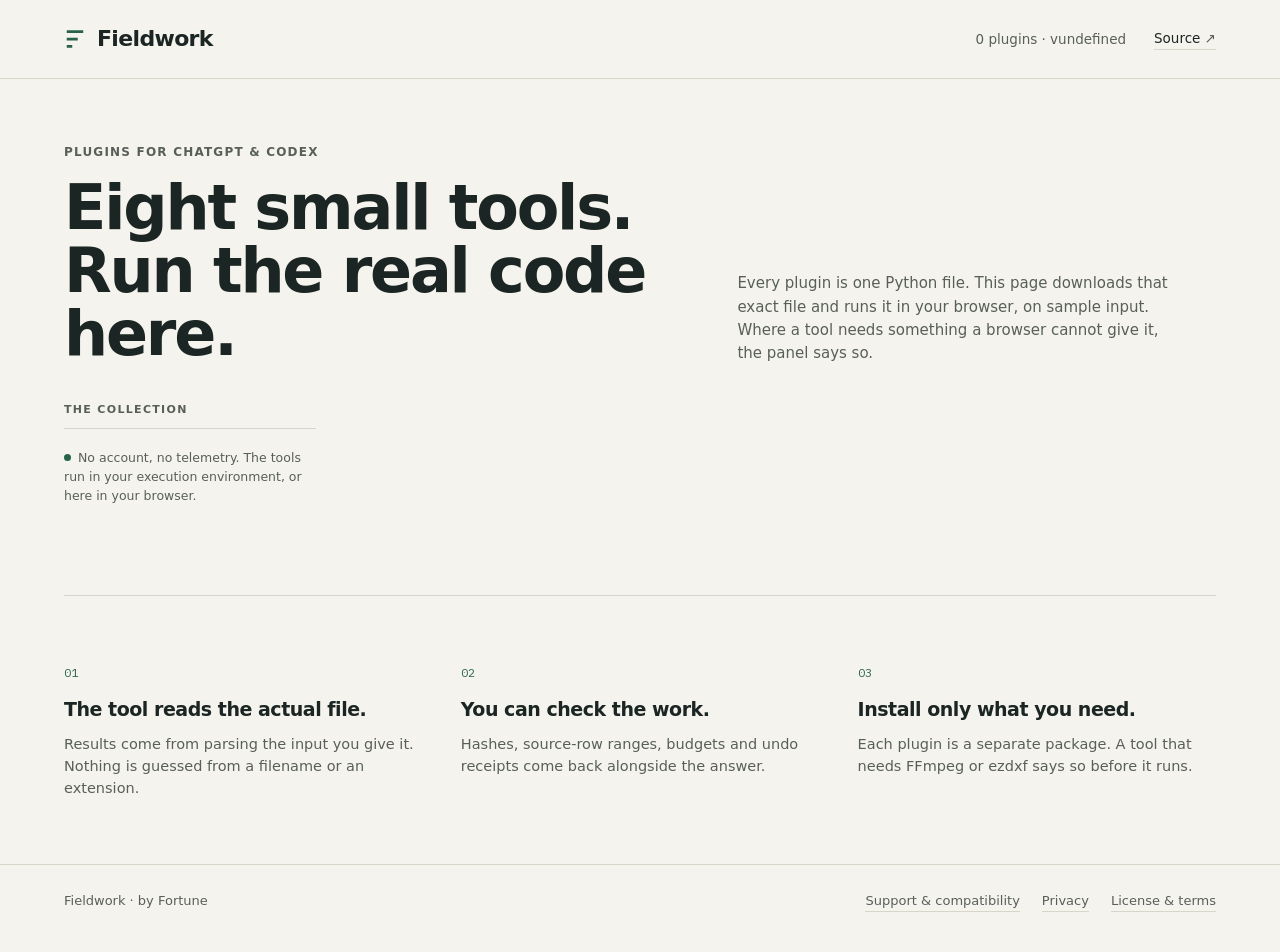
==== commit 5f2c7b10: "Ship the catalog on Vercel with assets, 404 and a rewritten README - inline the catalog into index.h" ====
--- a/site/index.html
+++ b/site/index.html
@@ -13,6 +13,7 @@
   <meta name="twitter:card" content="summary_large_image">
   <link rel="preload" href="fonts/dm-sans-latin.woff2" as="font" type="font/woff2" crossorigin>
   <link rel="stylesheet" href="style.css">
+  <script type="application/json" id="catalog">{"plugins":[]}</script>
   <script src="app.js" type="module"></script>
 </head>
 <body>
@@ -34,9 +35,7 @@
         <div id="tool-list" role="tablist" aria-labelledby="nav-label"></div>
         <p class="local-note"><span class="status-dot" aria-hidden="true"></span>No account, no telemetry. The tools run in your execution environment, or here in your browser.</p>
       </nav>
-      <article class="tool-detail" id="tool-detail">
-        <p class="loading">Loading the collection&#8230;</p>
-      </article>
+      <article class="tool-detail" id="tool-detail"></article>
     </div>
     <section class="principles">
       <div><span>01</span><h2>The tool reads the actual file.</h2><p>Results come from parsing the input you give it. Nothing is guessed from a filename or an extension.</p></div>
--- a/site/style.css
+++ b/site/style.css
@@ -159,8 +159,6 @@
   background: var(--accent);
   vertical-align: 1px;
 }
-
-.loading { color: var(--quiet); padding: 40px 0; }
 
 .detail-top {
   display: flex;
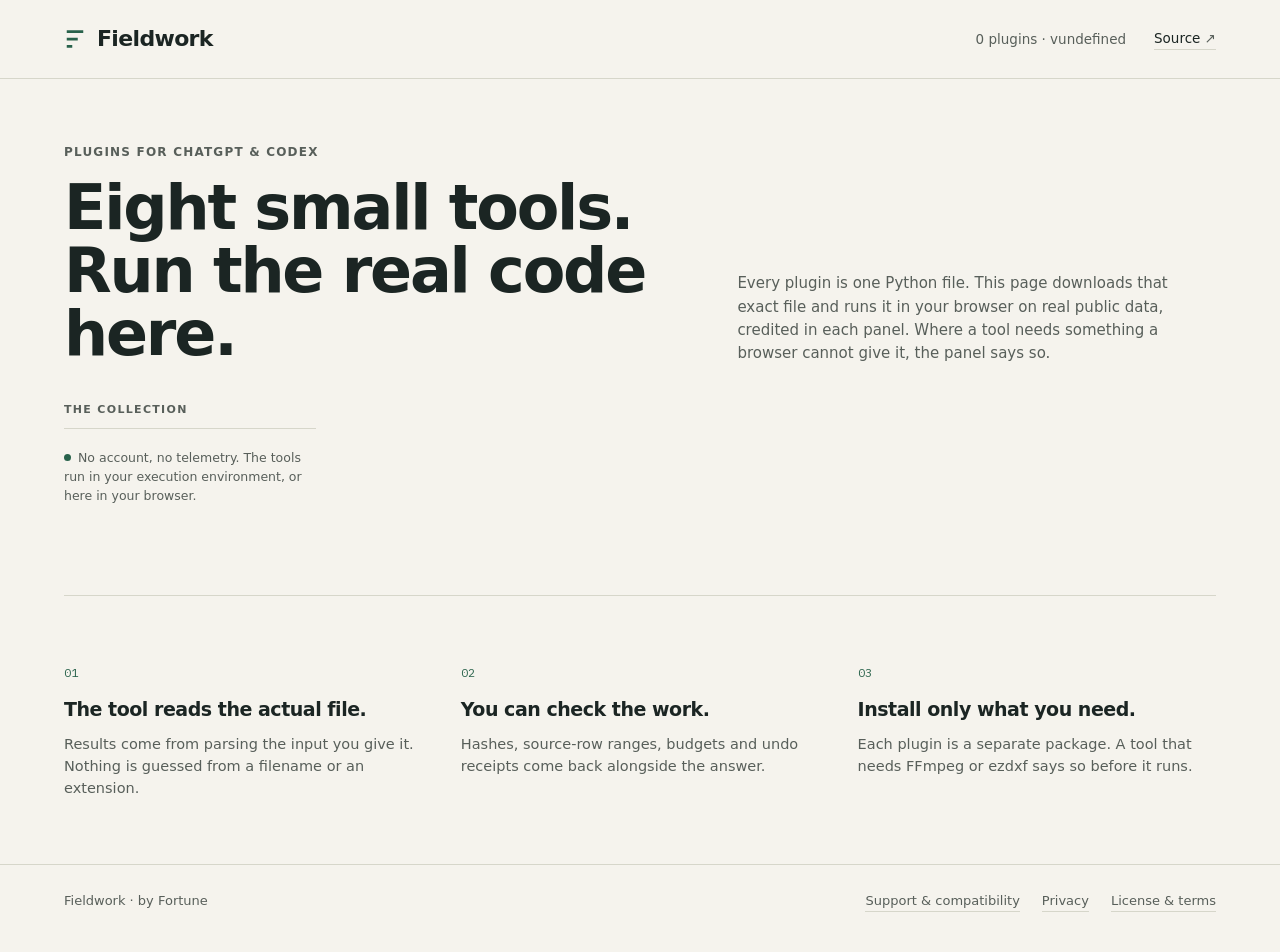
==== commit f6978b40: "Run every catalog demo on real, credited inputs Replace the invented demo inputs with real public da" ====
--- a/site/index.html
+++ b/site/index.html
@@ -4,10 +4,10 @@
   <meta charset="utf-8">
   <meta name="viewport" content="width=device-width,initial-scale=1">
   <title>Fieldwork — eight small tools you can run right here</title>
-  <meta name="description" content="Eight plugins for ChatGPT and Codex, each one a single Python file. This page downloads the real file and runs it in your browser on sample input: Minecraft frame pacing, video size budgets, exact CSV maths, deploy verification, glTF budgets, DXF previews and duplicate files.">
+  <meta name="description" content="Eight plugins for ChatGPT and Codex, each one a single Python file. This page downloads the real file and runs it in your browser on real public data: Minecraft frame pacing, video size budgets, exact CSV maths, deploy verification, glTF budgets, DXF previews and duplicate files.">
   <link rel="icon" href="favicon.svg" type="image/svg+xml">
   <meta property="og:title" content="Fieldwork — eight small tools you can run right here">
-  <meta property="og:description" content="Eight plugins for ChatGPT and Codex. The page runs each tool's real Python file in your browser on sample input.">
+  <meta property="og:description" content="Eight plugins for ChatGPT and Codex. The page runs each tool's real Python file in your browser on real public data.">
   <meta property="og:type" content="website">
   <meta property="og:image" content="og.png">
   <meta name="twitter:card" content="summary_large_image">
@@ -27,7 +27,7 @@
         <p class="eyebrow">Plugins for ChatGPT &amp; Codex</p>
         <h1>Eight small tools.<br>Run the real code here.</h1>
       </div>
-      <p class="intro-note">Every plugin is one Python file. This page downloads that exact file and runs it in your browser, on sample input. Where a tool needs something a browser cannot give it, the panel says so.</p>
+      <p class="intro-note">Every plugin is one Python file. This page downloads that exact file and runs it in your browser on real public data, credited in each panel. Where a tool needs something a browser cannot give it, the panel says so.</p>
     </section>
     <div class="workbench">
       <nav class="toolnav" aria-label="Plugins">
@@ -35,7 +35,7 @@
         <div id="tool-list" role="tablist" aria-labelledby="nav-label"></div>
         <p class="local-note"><span class="status-dot" aria-hidden="true"></span>No account, no telemetry. The tools run in your execution environment, or here in your browser.</p>
       </nav>
-      <article class="tool-detail" id="tool-detail"></article>
+      <article class="tool-detail" id="tool-detail" role="tabpanel"></article>
     </div>
     <section class="principles">
       <div><span>01</span><h2>The tool reads the actual file.</h2><p>Results come from parsing the input you give it. Nothing is guessed from a filename or an extension.</p></div>
--- a/site/style.css
+++ b/site/style.css
@@ -206,6 +206,22 @@
   flex-wrap: wrap;
 }
 .runner-headline { font-size: clamp(16px, 2vw, 19px); font-weight: 500; letter-spacing: -0.01em; max-width: 42ch; }
+.input-credit {
+  margin-top: 12px;
+  max-width: 76ch;
+  font-size: 13px;
+  line-height: 1.6;
+  color: var(--panel-quiet);
+}
+.input-credit span {
+  margin-right: 8px;
+  font-family: var(--mono);
+  font-size: 11px;
+  letter-spacing: .06em;
+  text-transform: uppercase;
+  color: var(--accent-lit);
+}
+.input-credit a { color: var(--accent-lit); }
 .primary-button {
   border: 0;
   border-radius: 100px;
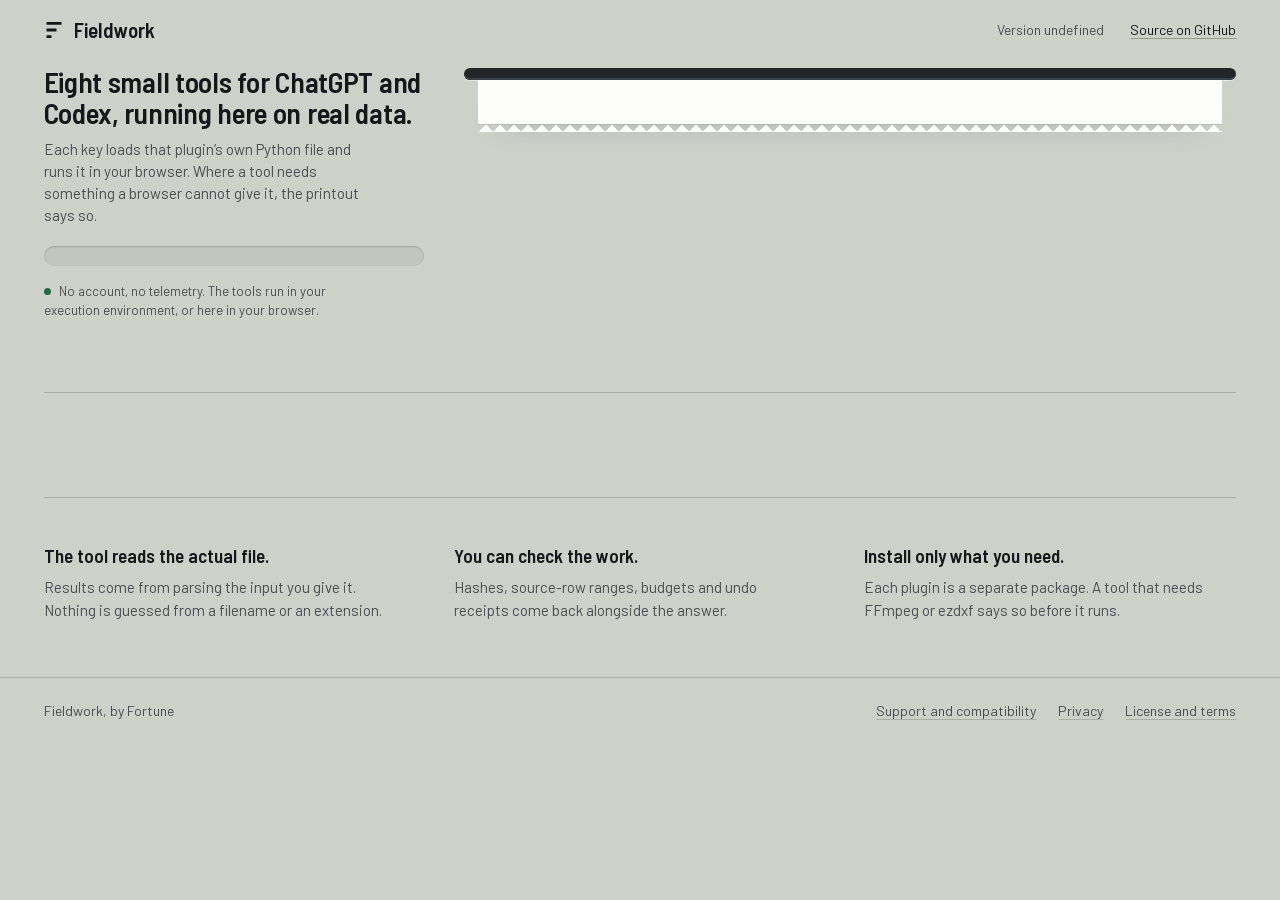
==== commit 87d12486: "Redesign the catalog as an instrument case that prints real tool output The eight plugins become har" ====
--- a/site/index.html
+++ b/site/index.html
@@ -3,15 +3,17 @@
 <head>
   <meta charset="utf-8">
   <meta name="viewport" content="width=device-width,initial-scale=1">
-  <title>Fieldwork — eight small tools you can run right here</title>
+  <title>Fieldwork, eight small tools you can run right here</title>
   <meta name="description" content="Eight plugins for ChatGPT and Codex, each one a single Python file. This page downloads the real file and runs it in your browser on real public data: Minecraft frame pacing, video size budgets, exact CSV maths, deploy verification, glTF budgets, DXF previews and duplicate files.">
   <link rel="icon" href="favicon.svg" type="image/svg+xml">
-  <meta property="og:title" content="Fieldwork — eight small tools you can run right here">
+  <meta property="og:title" content="Fieldwork, eight small tools you can run right here">
   <meta property="og:description" content="Eight plugins for ChatGPT and Codex. The page runs each tool's real Python file in your browser on real public data.">
   <meta property="og:type" content="website">
   <meta property="og:image" content="og.png">
   <meta name="twitter:card" content="summary_large_image">
-  <link rel="preload" href="fonts/dm-sans-latin.woff2" as="font" type="font/woff2" crossorigin>
+  <meta name="theme-color" content="#cdd1ca">
+  <link rel="preload" href="fonts/barlow-400-latin.woff2" as="font" type="font/woff2" crossorigin>
+  <link rel="preload" href="fonts/barlow-semi-condensed-600-latin.woff2" as="font" type="font/woff2" crossorigin>
   <link rel="stylesheet" href="style.css">
   <script type="application/json" id="catalog">{"plugins":[]}</script>
   <script src="app.js" type="module"></script>
@@ -19,33 +21,31 @@
 <body>
   <header class="topbar">
     <a href="./" class="wordmark" aria-label="Fieldwork home"><svg viewBox="0 0 24 24" aria-hidden="true"><path d="M3 4h18M3 12h12M3 20h6"/></svg>Fieldwork</a>
-    <div class="toplinks"><span id="version">Plugin collection</span><a href="https://github.com/fortunexbt/fieldwork-plugins">Source <span aria-hidden="true">&#8599;</span></a></div>
+    <div class="toplinks"><span id="version">Plugin collection</span><a href="https://github.com/fortunexbt/fieldwork-plugins">Source on GitHub</a></div>
   </header>
   <main>
-    <section class="intro">
-      <div>
-        <p class="eyebrow">Plugins for ChatGPT &amp; Codex</p>
-        <h1>Eight small tools.<br>Run the real code here.</h1>
-      </div>
-      <p class="intro-note">Every plugin is one Python file. This page downloads that exact file and runs it in your browser on real public data, credited in each panel. Where a tool needs something a browser cannot give it, the panel says so.</p>
-    </section>
-    <div class="workbench">
-      <nav class="toolnav" aria-label="Plugins">
-        <span class="nav-label" id="nav-label">The collection</span>
-        <div id="tool-list" role="tablist" aria-labelledby="nav-label"></div>
+    <div class="bench">
+      <section class="kit" aria-labelledby="kit-title">
+        <h1 id="kit-title">Eight small tools for ChatGPT and Codex, running here on real data.</h1>
+        <p class="kit-note">Each key loads that plugin’s own Python file and runs it in your browser. Where a tool needs something a browser cannot give it, the printout says so.</p>
+        <div id="tool-list" role="tablist" aria-label="Plugins"></div>
         <p class="local-note"><span class="status-dot" aria-hidden="true"></span>No account, no telemetry. The tools run in your execution environment, or here in your browser.</p>
-      </nav>
-      <article class="tool-detail" id="tool-detail" role="tabpanel"></article>
+      </section>
+      <section class="printer" aria-label="Tool output">
+        <div class="slot" aria-hidden="true"></div>
+        <article class="tape" id="tool-detail" role="tabpanel"></article>
+      </section>
     </div>
-    <section class="principles">
-      <div><span>01</span><h2>The tool reads the actual file.</h2><p>Results come from parsing the input you give it. Nothing is guessed from a filename or an extension.</p></div>
-      <div><span>02</span><h2>You can check the work.</h2><p>Hashes, source-row ranges, budgets and undo receipts come back alongside the answer.</p></div>
-      <div><span>03</span><h2>Install only what you need.</h2><p>Each plugin is a separate package. A tool that needs FFmpeg or ezdxf says so before it runs.</p></div>
+    <section class="about" id="tool-about" aria-label="Install the selected plugin"></section>
+    <section class="principles" aria-label="How the tools work">
+      <div><h2>The tool reads the actual file.</h2><p>Results come from parsing the input you give it. Nothing is guessed from a filename or an extension.</p></div>
+      <div><h2>You can check the work.</h2><p>Hashes, source-row ranges, budgets and undo receipts come back alongside the answer.</p></div>
+      <div><h2>Install only what you need.</h2><p>Each plugin is a separate package. A tool that needs FFmpeg or ezdxf says so before it runs.</p></div>
     </section>
   </main>
   <footer>
-    <span>Fieldwork &middot; by Fortune</span>
-    <div><a href="support.html">Support &amp; compatibility</a><a href="privacy.html">Privacy</a><a href="terms.html">License &amp; terms</a></div>
+    <span>Fieldwork, by Fortune</span>
+    <div><a href="support.html">Support and compatibility</a><a href="privacy.html">Privacy</a><a href="terms.html">License and terms</a></div>
   </footer>
   <div class="toast" id="toast" role="status"></div>
 </body>
--- a/site/style.css
+++ b/site/style.css
@@ -1,7 +1,25 @@
 @font-face {
-  font-family: 'DM Sans';
-  src: url(fonts/dm-sans-latin.woff2) format('woff2');
-  font-weight: 400 700;
+  font-family: 'Barlow';
+  src: url(fonts/barlow-400-latin.woff2) format('woff2');
+  font-weight: 400;
+  font-display: swap;
+}
+@font-face {
+  font-family: 'Barlow';
+  src: url(fonts/barlow-500-latin.woff2) format('woff2');
+  font-weight: 500;
+  font-display: swap;
+}
+@font-face {
+  font-family: 'Barlow';
+  src: url(fonts/barlow-600-latin.woff2) format('woff2');
+  font-weight: 600;
+  font-display: swap;
+}
+@font-face {
+  font-family: 'Barlow Semi Condensed';
+  src: url(fonts/barlow-semi-condensed-600-latin.woff2) format('woff2');
+  font-weight: 600;
   font-display: swap;
 }
 @font-face {
@@ -17,22 +35,30 @@
   font-display: swap;
 }
 
+/* An instrument case in putty grey, hardware keys, and a paper tape the tools print on. */
 :root {
-  --paper: #f5f3ed;
-  --card: #ece9e0;
-  --ink: #1b2523;
-  --quiet: #585f5a;
-  --line: #d6d6ca;
-  --panel: #1a2220;
-  --panel-2: #222b28;
-  --panel-line: #333c39;
-  --panel-ink: #eceae2;
-  --panel-quiet: #a3aba6;
-  --accent: #28624b;
-  --accent-lit: color-mix(in oklab, var(--accent) 42%, white);
-  --focus: #c47d1e;
-  --sans: 'DM Sans', ui-sans-serif, system-ui, sans-serif;
+  --case: #cdd1ca;
+  --case-low: #c1c6be;
+  --cap: #eef0eb;
+  --cap-lit: #f8f9f6;
+  --cap-edge: #959b92;
+  --ink: #15181a;
+  --quiet: #474d50;
+  --groove: #a9aea6;
+  --slot: #222629;
+  --paper: #fdfdfb;
+  --paper-quiet: #596064;
+  --paper-rule: #dfe1dc;
+  --paper-wash: #f2f3ef;
+  --ok: #1d6b3e;
+  --warn: #855600;
+  --bad: #a3241c;
+  --focus: #0b57d0;
+  --accent: #325aa0;
+  --sans: 'Barlow', ui-sans-serif, system-ui, sans-serif;
+  --narrow: 'Barlow Semi Condensed', 'Barlow', ui-sans-serif, system-ui, sans-serif;
   --mono: 'Plex Mono', ui-monospace, 'SF Mono', Menlo, monospace;
+  --gutter: clamp(16px, 3.4vw, 44px);
   color-scheme: light;
   font-family: var(--sans);
   font-synthesis: none;
@@ -42,205 +68,250 @@
 
 body {
   margin: 0;
-  background: var(--paper);
+  background: var(--case);
   color: var(--ink);
   font-size: 16px;
-  line-height: 1.55;
+  line-height: 1.5;
   -webkit-text-size-adjust: 100%;
-}
-
-a { color: inherit; text-decoration: none; }
-button { font: inherit; cursor: pointer; }
+  -webkit-tap-highlight-color: transparent;
+}
+
+a { color: inherit; }
+button { font: inherit; color: inherit; cursor: pointer; }
 button:disabled { cursor: default; }
 button, a { touch-action: manipulation; }
-h1, h2, h3 { font-weight: 700; letter-spacing: -0.02em; margin: 0; }
+h1, h2, h3 { margin: 0; font-weight: 600; }
 p { margin: 0; }
 
 :is(button, a, summary, [tabindex]):focus-visible {
   outline: 3px solid var(--focus);
-  outline-offset: 3px;
-  border-radius: 2px;
-}
+  outline-offset: 2px;
+}
+
+/* ---------- top bar ---------- */
 
 .topbar {
-  max-width: 1320px;
+  max-width: 1360px;
   margin: auto;
-  padding: 22px clamp(18px, 5vw, 64px);
+  padding: 14px var(--gutter);
   display: flex;
   align-items: center;
   justify-content: space-between;
   gap: 16px;
-  border-bottom: 1px solid var(--line);
-}
-.wordmark { display: flex; align-items: center; gap: 11px; font-size: 22px; font-weight: 700; letter-spacing: -0.03em; }
-.wordmark svg { width: 22px; height: 22px; fill: none; stroke: var(--accent); stroke-width: 3; transition: stroke .3s ease; }
-.toplinks { display: flex; gap: clamp(14px, 3vw, 28px); align-items: center; font-size: 13.5px; }
+}
+.wordmark {
+  display: flex;
+  align-items: center;
+  gap: 10px;
+  font-family: var(--narrow);
+  font-size: 21px;
+  font-weight: 600;
+  text-decoration: none;
+}
+.wordmark svg { width: 20px; height: 20px; fill: none; stroke: var(--ink); stroke-width: 3.4; }
+.toplinks { display: flex; gap: clamp(14px, 3vw, 26px); align-items: center; font-size: 14px; }
 .toplinks span { color: var(--quiet); }
-.toplinks a { border-bottom: 1px solid var(--line); }
-
-main { max-width: 1320px; margin: auto; padding: 0 clamp(18px, 5vw, 64px); }
-
-.intro {
+.toplinks a { text-underline-offset: 3px; text-decoration-color: var(--cap-edge); }
+.toplinks a:hover { text-decoration-color: currentColor; }
+
+main { max-width: 1360px; margin: auto; padding: 0 var(--gutter); }
+
+/* ---------- the bench: kit on the left, printer on the right ---------- */
+
+.bench {
   display: grid;
-  grid-template-columns: minmax(0, 1.3fr) minmax(0, 1fr);
-  gap: clamp(20px, 4vw, 56px);
-  align-items: end;
-  padding: clamp(32px, 5vw, 66px) 0 clamp(22px, 3vw, 36px);
-}
-.eyebrow {
-  font-size: 12px;
-  font-weight: 600;
-  letter-spacing: 0.1em;
-  text-transform: uppercase;
+  grid-template-columns: minmax(300px, 380px) minmax(0, 1fr);
+  gap: clamp(24px, 3.2vw, 44px);
+  align-items: start;
+  padding: 6px 0 clamp(40px, 6vw, 72px);
+}
+
+.kit { position: sticky; top: 16px; min-width: 0; }
+.kit h1 {
+  font-family: var(--narrow);
+  font-size: clamp(25px, 2.3vw, 29px);
+  line-height: 1.1;
+  letter-spacing: -0.01em;
+  max-width: 17em;
+  text-wrap: balance;
+}
+.kit-note { margin-top: 10px; font-size: 15px; line-height: 1.45; color: var(--quiet); max-width: 40ch; }
+
+#tool-list {
+  display: grid;
+  grid-template-columns: repeat(2, minmax(0, 1fr));
+  gap: 10px;
+  margin-top: 20px;
+  padding: 10px;
+  background: var(--case-low);
+  border-radius: 10px;
+  box-shadow: inset 0 1px 2px rgba(21, 24, 26, .18);
+}
+
+/* A key: a cap with a hard lower edge that travels down when pressed. */
+.tool-button {
+  position: relative;
+  display: grid;
+  grid-template-columns: 26px 1fr;
+  grid-template-rows: auto 1fr;
+  gap: 8px 10px;
+  min-height: 82px;
+  padding: 10px 12px 11px 10px;
+  border: 1px solid var(--cap-edge);
+  border-radius: 7px;
+  background: var(--cap);
+  box-shadow: 0 3px 0 var(--cap-edge);
+  text-align: left;
+  transition: transform .07s ease-out, box-shadow .07s ease-out, background-color .12s ease;
+}
+.tool-button:hover { background: var(--cap-lit); }
+.tool-button:active, .tool-button.active {
+  transform: translateY(2px);
+  box-shadow: 0 1px 0 var(--cap-edge);
+}
+.tool-button.active { background: var(--cap-lit); border-color: var(--ink); box-shadow: 0 1px 0 var(--ink); }
+.tool-button img { width: 26px; height: 26px; border-radius: 6px; }
+.tool-button .led {
+  justify-self: end;
+  align-self: start;
+  width: 8px;
+  height: 8px;
+  margin-top: 2px;
+  border-radius: 50%;
+  background: #b4b9b1;
+  box-shadow: inset 0 1px 1px rgba(0, 0, 0, .25);
+  transition: background-color .12s ease, box-shadow .12s ease;
+}
+.tool-button.active .led {
+  background: var(--led);
+  box-shadow: 0 0 0 3px color-mix(in srgb, var(--led) 24%, transparent), 0 0 8px var(--led);
+}
+.tool-button span {
+  grid-column: 1 / -1;
+  align-self: end;
+  font-family: var(--narrow);
+  font-size: 16px;
+  font-weight: 600;
+  line-height: 1.15;
+}
+.tool-button small {
+  display: block;
+  margin-top: 2px;
+  font-family: var(--sans);
+  font-size: 13px;
+  font-weight: 400;
+  line-height: 1.3;
   color: var(--quiet);
-  margin-bottom: 14px;
-}
-h1 { font-size: clamp(34px, 6.4vw, 62px); line-height: 1.02; letter-spacing: -0.035em; }
-.intro-note { color: var(--quiet); font-size: 15px; max-width: 46ch; }
-
-.workbench {
-  display: grid;
-  grid-template-columns: 252px minmax(0, 1fr);
-  gap: clamp(24px, 4vw, 56px);
-  align-items: start;
-  padding-bottom: clamp(48px, 7vw, 96px);
-}
-
-.toolnav { position: sticky; top: 24px; min-width: 0; }
-.tool-detail { min-width: 0; }
-.nav-label {
-  display: block;
-  font-size: 11px;
-  font-weight: 600;
-  letter-spacing: 0.12em;
-  text-transform: uppercase;
-  color: var(--quiet);
-  padding-bottom: 10px;
-  border-bottom: 1px solid var(--line);
-}
-#tool-list { display: flex; flex-direction: column; }
-.tool-button {
-  display: flex;
-  align-items: center;
-  gap: 12px;
-  width: 100%;
-  padding: 13px 10px 13px 12px;
-  border: 0;
-  border-bottom: 1px solid var(--line);
-  border-left: 2px solid transparent;
-  background: none;
-  color: var(--quiet);
-  text-align: left;
-  transition: color .18s ease, background .18s ease, border-color .18s ease;
-}
-.tool-button img { width: 24px; height: 24px; opacity: .55; transition: opacity .18s ease; }
-.tool-button span { display: block; font-size: 14.5px; font-weight: 500; color: var(--ink); }
-.tool-button small { display: block; font-size: 12.5px; font-weight: 400; color: var(--quiet); }
-.tool-button:hover { background: var(--card); }
-.tool-button.active {
-  border-left-color: var(--accent);
-  background: var(--card);
-}
-.tool-button.active img { opacity: 1; }
-.tool-button.active span { color: var(--accent); font-weight: 700; }
-.local-note {
-  margin-top: 20px;
-  font-size: 12.5px;
-  line-height: 1.5;
-  color: var(--quiet);
-  max-width: 30ch;
-}
+}
+
+.local-note { margin-top: 16px; font-size: 13px; line-height: 1.45; color: var(--quiet); max-width: 40ch; }
 .status-dot {
   display: inline-block;
   width: 7px;
   height: 7px;
-  margin-right: 7px;
+  margin-right: 8px;
+  border-radius: 50%;
+  background: var(--ok);
+  vertical-align: 1px;
+}
+
+/* ---------- the printer and its tape ---------- */
+
+.printer { position: relative; min-width: 0; padding-top: 2px; }
+.slot {
+  position: relative;
+  z-index: 2;
+  height: 12px;
+  border-radius: 6px;
+  background: var(--slot);
+  box-shadow: inset 0 -2px 0 #3a4044, 0 1px 0 rgba(255, 255, 255, .5);
+}
+.tape {
+  position: relative;
+  margin: -6px 14px 0;
+  padding: 24px clamp(16px, 2.6vw, 30px) 26px;
+  background: var(--paper);
+  color: var(--ink);
+  box-shadow: 0 1px 0 rgba(21, 24, 26, .08), 0 18px 30px -22px rgba(21, 24, 26, .45);
+}
+/* The torn lower edge of the roll. */
+.tape::after {
+  content: '';
+  position: absolute;
+  left: 0;
+  right: 0;
+  bottom: -8px;
+  height: 8px;
+  background: var(--paper);
+  -webkit-mask: conic-gradient(from 135deg at top, #0000, #000 1deg 89deg, #0000 90deg) 50% / 14px 100%;
+  mask: conic-gradient(from 135deg at top, #0000, #000 1deg 89deg, #0000 90deg) 50% / 14px 100%;
+}
+.tape.feeding { animation: feed .22s cubic-bezier(.2, .8, .3, 1); }
+@keyframes feed {
+  from { transform: translateY(-10px); clip-path: inset(0 0 calc(100% - 40px) 0); }
+  to { transform: none; clip-path: inset(0 0 -20px 0); }
+}
+
+.tape-head {
+  display: grid;
+  grid-template-columns: 34px minmax(0, 1fr) auto;
+  gap: 14px;
+  align-items: center;
+}
+.tape-head img { width: 34px; height: 34px; border-radius: 8px; }
+.tape-head h2 { font-family: var(--narrow); font-size: clamp(23px, 2.4vw, 28px); line-height: 1.05; letter-spacing: -0.01em; }
+.tape-kind {
+  display: flex;
+  flex-wrap: wrap;
+  align-items: center;
+  gap: 4px 12px;
+  margin-top: 3px;
+  font-size: 13.5px;
+  color: var(--paper-quiet);
+}
+.sandbox-badge {
+  display: inline-flex;
+  align-items: center;
+  gap: 6px;
+  font-weight: 500;
+  color: var(--ink);
+}
+.sandbox-badge::before {
+  content: '';
+  width: 6px;
+  height: 6px;
   border-radius: 50%;
   background: var(--accent);
-  vertical-align: 1px;
-}
-
-.detail-top {
-  display: flex;
-  align-items: center;
-  justify-content: space-between;
-  gap: 16px;
-  flex-wrap: wrap;
-  padding-bottom: 14px;
-}
-.detail-kicker {
-  display: flex;
-  align-items: center;
-  gap: 9px;
-  font-size: 12px;
-  font-weight: 600;
-  letter-spacing: 0.1em;
-  text-transform: uppercase;
-  color: var(--quiet);
-}
-.sandbox-badge {
-  font-size: 12px;
-  font-weight: 600;
-  letter-spacing: 0.04em;
-  padding: 4px 11px;
-  border: 1px solid var(--accent);
-  border-radius: 100px;
-  color: var(--accent);
-}
-.tool-detail h2 { font-size: clamp(27px, 3.6vw, 38px); line-height: 1.1; }
-.detail-summary { margin-top: 12px; max-width: 68ch; color: var(--quiet); font-size: 15px; }
-
-.runner {
-  margin-top: 26px;
-  background: var(--panel);
-  color: var(--panel-ink);
-  border-radius: 14px;
-  padding: clamp(16px, 2.4vw, 26px);
-  overflow: hidden;
-}
-.runner-head {
-  display: flex;
-  align-items: center;
-  justify-content: space-between;
-  gap: 18px;
-  flex-wrap: wrap;
-}
-.runner-headline { font-size: clamp(16px, 2vw, 19px); font-weight: 500; letter-spacing: -0.01em; max-width: 42ch; }
-.input-credit {
-  margin-top: 12px;
-  max-width: 76ch;
-  font-size: 13px;
-  line-height: 1.6;
-  color: var(--panel-quiet);
-}
-.input-credit span {
-  margin-right: 8px;
-  font-family: var(--mono);
-  font-size: 11px;
-  letter-spacing: .06em;
-  text-transform: uppercase;
-  color: var(--accent-lit);
-}
-.input-credit a { color: var(--accent-lit); }
-.primary-button {
-  border: 0;
-  border-radius: 100px;
-  padding: 11px 24px;
-  background: var(--accent-lit);
-  color: #101715;
-  font-weight: 700;
-  font-size: 14.5px;
-  letter-spacing: -0.01em;
-  transition: filter .18s ease, transform .12s ease;
-}
-.primary-button:hover:not(:disabled) { filter: brightness(1.08); }
-.primary-button:active:not(:disabled) { transform: translateY(1px); }
-.primary-button:disabled { background: var(--panel-line); color: var(--panel-quiet); }
+}
+
+.run-button {
+  min-width: 108px;
+  padding: 10px 18px;
+  border: 1px solid var(--ink);
+  border-radius: 7px;
+  background: var(--ink);
+  color: var(--paper);
+  font-weight: 600;
+  font-size: 15px;
+  box-shadow: 0 3px 0 #000;
+  transition: transform .07s ease-out, box-shadow .07s ease-out, background-color .12s ease;
+}
+.run-button:hover:not(:disabled) { background: #2b3034; }
+.run-button:active:not(:disabled) { transform: translateY(2px); box-shadow: 0 1px 0 #000; }
+.run-button:disabled { transform: translateY(2px); box-shadow: 0 1px 0 #000; background: #3a4044; color: #c9cdcf; }
+
+.runner-headline {
+  margin-top: 16px;
+  font-size: clamp(16px, 1.6vw, 18px);
+  font-weight: 500;
+  line-height: 1.35;
+  max-width: 58ch;
+}
 .run-status {
-  margin-top: 12px;
+  margin-top: 6px;
   font-family: var(--mono);
   font-size: 12.5px;
-  color: var(--panel-quiet);
+  color: var(--paper-quiet);
 }
 .run-status.is-running::before {
   content: '';
@@ -249,286 +320,290 @@
   height: 7px;
   margin-right: 8px;
   border-radius: 50%;
-  background: var(--accent-lit);
-  animation: pulse 1.1s ease-in-out infinite;
-}
-.run-status.is-failed { color: #f0a08c; }
-@keyframes pulse { 50% { opacity: .25; } }
-
-.step { border-top: 1px solid var(--panel-line); margin-top: 20px; padding-top: 18px; }
-.step-title { font-size: 14.5px; font-weight: 500; }
+  background: var(--accent);
+  animation: blink .9s steps(2, jump-none) infinite;
+}
+.run-status.is-failed { color: var(--bad); }
+@keyframes blink { 50% { opacity: .2; } }
+
+#console { transition: opacity .15s ease; }
+#console.is-stale { opacity: .38; }
+#console.printing .step { animation: print .42s cubic-bezier(.3, .7, .2, 1) both; }
+#console.printing .step + .step { animation-delay: .12s; }
+@keyframes print {
+  from { clip-path: inset(0 0 100% 0); transform: translateY(-6px); }
+  to { clip-path: inset(0 0 -2px 0); transform: none; }
+}
+
+.step { margin-top: 18px; padding-top: 16px; border-top: 1px dashed var(--groove); }
+.step-title { font-size: 14px; font-weight: 600; }
 .step-command {
   display: block;
-  margin-top: 9px;
-  padding: 10px 12px;
-  background: var(--panel-2);
-  border-radius: 8px;
+  margin-top: 8px;
+  padding: 9px 12px;
+  background: var(--paper-wash);
+  border-left: 3px solid var(--accent);
   font-family: var(--mono);
   font-size: 12.5px;
-  line-height: 1.6;
-  color: var(--accent-lit);
+  line-height: 1.55;
   overflow-wrap: anywhere;
 }
-.step-command::before { content: '$ '; color: var(--panel-quiet); }
+.step-command::before { content: '$ '; color: var(--paper-quiet); }
 .step-meta {
   display: flex;
   align-items: center;
-  gap: 10px;
-  margin-top: 12px;
+  gap: 14px;
+  margin-top: 10px;
   font-family: var(--mono);
   font-size: 12px;
-  color: var(--panel-quiet);
+  color: var(--paper-quiet);
 }
 .pill {
-  padding: 2px 9px;
-  border-radius: 100px;
-  font-weight: 600;
-  background: #27402f;
-  color: #a8dcb6;
-}
-.is-needs-attention .pill { background: #43381d; color: #e6c478; }
-.is-error .pill { background: #4a2a26; color: #f0a08c; }
-.step-summary { margin-top: 12px; font-size: 15px; max-width: 72ch; }
+  padding: 1px 8px;
+  border: 1px solid currentColor;
+  border-radius: 3px;
+  font-weight: 600;
+  color: var(--ok);
+}
+.is-needs-attention .pill { color: var(--warn); }
+.is-error .pill { color: var(--bad); }
+.step-summary { margin-top: 10px; font-size: 15px; line-height: 1.45; max-width: 76ch; overflow-wrap: anywhere; }
 .step-stderr {
   margin: 12px 0 0;
   padding: 12px;
-  background: var(--panel-2);
-  border-radius: 8px;
+  background: var(--paper-wash);
   font-family: var(--mono);
   font-size: 12px;
   white-space: pre-wrap;
   overflow-wrap: anywhere;
-  color: #f0a08c;
-}
-
-.stat-grid {
+  color: var(--bad);
+}
+
+/* Measured values read like a printed spec sheet: label, leader dots, value. */
+.readout {
   display: grid;
-  grid-template-columns: repeat(auto-fit, minmax(132px, 1fr));
-  gap: 1px;
-  margin-top: 16px;
-  background: var(--panel-line);
-  border: 1px solid var(--panel-line);
-  border-radius: 10px;
-  overflow: hidden;
-}
-.stat { background: var(--panel-2); padding: 12px 14px; }
-.stat span {
-  display: block;
-  font-size: 11px;
-  font-weight: 600;
-  letter-spacing: 0.07em;
-  text-transform: uppercase;
-  color: var(--panel-quiet);
-}
-.stat strong {
-  display: block;
-  margin-top: 3px;
-  font-size: 19px;
-  font-weight: 700;
-  letter-spacing: -0.02em;
-  overflow-wrap: anywhere;
-}
-
-.table-scroll { margin-top: 16px; overflow-x: auto; border: 1px solid var(--panel-line); border-radius: 10px; }
+  grid-template-columns: repeat(auto-fit, minmax(240px, 1fr));
+  gap: 0 32px;
+  margin: 12px 0 0;
+}
+.readout div { display: flex; align-items: baseline; gap: 8px; padding: 4px 0; min-width: 0; }
+.readout dt { flex: none; font-size: 14px; color: var(--paper-quiet); }
+.readout div::after {
+  content: '';
+  order: 1;
+  flex: 1;
+  min-width: 12px;
+  border-bottom: 1px dotted var(--groove);
+  transform: translateY(-4px);
+}
+.readout dd { order: 2; margin: 0; font-family: var(--mono); font-size: 13.5px; font-weight: 600; text-align: right; overflow-wrap: anywhere; }
+
+.table-scroll { margin-top: 14px; overflow-x: auto; border-top: 1px solid var(--ink); border-bottom: 1px solid var(--ink); }
 .evidence { border-collapse: collapse; width: 100%; font-size: 13px; }
-.evidence th, .evidence td { text-align: left; padding: 9px 14px; white-space: nowrap; }
-.evidence th {
-  font-size: 11px;
-  font-weight: 600;
-  letter-spacing: 0.07em;
-  text-transform: uppercase;
-  color: var(--panel-quiet);
-  background: var(--panel-2);
-}
-.evidence td { font-family: var(--mono); border-top: 1px solid var(--panel-line); }
-.evidence td:first-child { font-family: var(--sans); font-weight: 500; }
-
-.step-figure { margin: 18px 0 0; }
+.evidence th, .evidence td { text-align: left; padding: 7px 14px 7px 0; white-space: nowrap; }
+.evidence th { font-size: 13px; font-weight: 600; color: var(--paper-quiet); }
+.evidence td { font-family: var(--mono); border-top: 1px solid var(--paper-rule); }
+.evidence td:first-child { font-family: var(--sans); font-weight: 500; font-size: 14px; }
+
+.step-figure { margin: 16px 0 0; }
 .step-figure img {
   display: block;
   width: 100%;
   max-width: 460px;
-  background: var(--panel-ink);
-  border-radius: 10px;
-  padding: 14px;
-}
-.step-figure figcaption { margin-top: 8px; font-size: 12.5px; color: var(--panel-quiet); }
-
-.file-row { display: flex; flex-wrap: wrap; gap: 10px 18px; margin-top: 16px; }
-.runner .file-link { color: var(--accent-lit); border-bottom-color: var(--panel-line); }
-.file-link { font-size: 13.5px; font-weight: 500; border-bottom: 1px solid var(--line); }
-
-.raw { margin-top: 16px; }
-.raw summary { font-size: 13px; color: var(--panel-quiet); cursor: pointer; }
-.raw summary:hover { color: var(--panel-ink); }
+  padding: 12px;
+  border: 1px solid var(--paper-rule);
+}
+.step-figure figcaption { margin-top: 6px; font-size: 13px; color: var(--paper-quiet); }
+
+.file-row { display: flex; flex-wrap: wrap; gap: 10px 20px; margin-top: 14px; }
+.file-link { font-size: 14px; font-weight: 500; text-underline-offset: 3px; text-decoration-color: var(--groove); }
+.file-link:hover { text-decoration-color: currentColor; }
+
+.raw { margin-top: 12px; }
+.raw summary { font-size: 13.5px; color: var(--paper-quiet); cursor: pointer; width: fit-content; }
+.raw summary:hover { color: var(--ink); }
 .raw pre {
   margin: 10px 0 0;
   padding: 14px;
   max-height: 320px;
   overflow: auto;
-  background: var(--panel-2);
-  border-radius: 8px;
+  background: var(--paper-wash);
   font-family: var(--mono);
   font-size: 11.5px;
   line-height: 1.6;
-  color: var(--panel-quiet);
-}
-.sandbox-note {
-  margin-top: 20px;
-  padding-top: 16px;
-  border-top: 1px solid var(--panel-line);
-  font-size: 13px;
-  line-height: 1.6;
-  color: var(--panel-quiet);
-  max-width: 76ch;
-}
-
-.install { margin-top: 36px; padding-top: 26px; border-top: 1px solid var(--line); }
+  color: #3d4346;
+}
+
+.tape-foot { margin-top: 22px; padding-top: 14px; border-top: 1px dashed var(--groove); display: grid; gap: 10px; }
+.input-credit, .sandbox-note { font-size: 13.5px; line-height: 1.55; color: var(--paper-quiet); max-width: 82ch; }
+.tape-foot strong { margin-right: 6px; font-weight: 600; color: var(--ink); }
+.input-credit a { color: var(--ink); text-underline-offset: 3px; }
+
+/* ---------- below the bench ---------- */
+
+.about {
+  display: grid;
+  grid-template-columns: minmax(0, 1fr) minmax(0, 1.15fr);
+  gap: clamp(24px, 4vw, 56px);
+  padding: clamp(32px, 4.5vw, 52px) 0;
+  border-top: 1px solid var(--groove);
+}
+.about h2 { font-family: var(--narrow); font-size: 24px; }
+.about-text p { margin-top: 10px; color: var(--quiet); max-width: 62ch; }
+.about-text .file-link { display: inline-block; margin-top: 14px; }
+.about-runtime { font-size: 14px; }
 .install h3 { font-size: 17px; }
 .command {
   display: flex;
   align-items: center;
   gap: 12px;
-  margin-top: 12px;
-  padding: 10px 10px 10px 14px;
-  background: var(--card);
-  border-radius: 9px;
-}
-.command code {
-  flex: 1;
-  font-family: var(--mono);
-  font-size: 12.5px;
-  overflow-wrap: anywhere;
-}
+  margin-top: 10px;
+  padding: 8px 8px 8px 14px;
+  background: var(--slot);
+  color: #e6e9e6;
+  border-radius: 6px;
+}
+.command code { flex: 1; font-family: var(--mono); font-size: 12.5px; overflow-wrap: anywhere; }
 .command button {
-  border: 1px solid var(--line);
-  border-radius: 100px;
-  background: var(--paper);
-  padding: 5px 14px;
-  font-size: 12.5px;
-  font-weight: 600;
-  color: var(--ink);
-}
-.command button:hover { border-color: var(--accent); color: var(--accent); }
-.install-note { margin-top: 14px; font-size: 13px; color: var(--quiet); max-width: 72ch; }
-.install .file-row { margin-top: 16px; }
-
+  border: 1px solid #50575b;
+  border-radius: 5px;
+  background: #2e3337;
+  padding: 5px 12px;
+  font-size: 13px;
+  font-weight: 500;
+}
+.command button:hover { background: #3a4044; }
+.command button:focus-visible { outline-color: #8ab4ff; }
+.install-note { margin-top: 12px; font-size: 14px; color: var(--quiet); max-width: 64ch; }
 .prompt-row {
   display: flex;
   align-items: center;
   justify-content: space-between;
-  gap: 20px;
+  gap: 14px 20px;
   flex-wrap: wrap;
-  margin-top: 28px;
-  padding: 18px 20px;
-  border: 1px dashed var(--line);
-  border-radius: 12px;
-}
-.prompt-row p { font-size: 15px; max-width: 62ch; }
-.prompt-row strong {
-  display: block;
-  font-size: 11px;
-  font-weight: 600;
-  letter-spacing: 0.1em;
-  text-transform: uppercase;
-  color: var(--quiet);
-  margin-bottom: 6px;
-}
+  margin-top: 18px;
+  padding: 14px 16px;
+  background: var(--cap);
+  border: 1px solid var(--cap-edge);
+  border-radius: 7px;
+}
+.prompt-row p { font-size: 15px; max-width: 54ch; }
+.prompt-row strong { display: block; font-size: 13.5px; font-weight: 600; color: var(--quiet); margin-bottom: 2px; }
 .prompt-row button {
-  border: 1px solid var(--accent);
-  border-radius: 100px;
-  background: none;
-  color: var(--accent);
-  padding: 8px 18px;
-  font-size: 13.5px;
-  font-weight: 600;
-}
-.prompt-row button:hover { background: var(--accent); color: var(--paper); }
+  padding: 7px 14px;
+  border: 1px solid var(--ink);
+  border-radius: 6px;
+  background: var(--cap-lit);
+  font-size: 14px;
+  font-weight: 600;
+  box-shadow: 0 2px 0 var(--ink);
+  transition: transform .07s ease-out, box-shadow .07s ease-out;
+}
+.prompt-row button:active { transform: translateY(2px); box-shadow: 0 0 0 var(--ink); }
 
 .principles {
   display: grid;
-  grid-template-columns: repeat(auto-fit, minmax(250px, 1fr));
-  gap: clamp(22px, 3vw, 44px);
-  padding: clamp(36px, 5vw, 64px) 0;
-  border-top: 1px solid var(--line);
-}
-.principles span { font-family: var(--mono); font-size: 12px; color: var(--accent); }
-.principles h2 { margin: 10px 0 8px; font-size: 19px; letter-spacing: -0.025em; }
-.principles p { font-size: 14.5px; color: var(--quiet); }
-
-footer {
-  max-width: 1320px;
+  grid-template-columns: repeat(auto-fit, minmax(240px, 1fr));
+  gap: 20px clamp(22px, 3vw, 44px);
+  padding: clamp(28px, 4vw, 44px) 0 clamp(36px, 5vw, 56px);
+  border-top: 1px solid var(--groove);
+}
+.principles h2 { font-family: var(--narrow); font-size: 19px; margin-bottom: 6px; }
+.principles p { font-size: 15px; color: var(--quiet); max-width: 44ch; }
+
+body > footer {
+  max-width: 1360px;
   margin: auto;
-  padding: 26px clamp(18px, 5vw, 64px) 40px;
-  border-top: 1px solid var(--line);
+  padding: 22px var(--gutter) 36px;
+  border-top: 1px solid var(--groove);
   display: flex;
   justify-content: space-between;
-  gap: 16px 28px;
+  gap: 14px 28px;
   flex-wrap: wrap;
-  font-size: 13px;
+  font-size: 14px;
   color: var(--quiet);
 }
-footer div { display: flex; gap: 22px; flex-wrap: wrap; }
-footer a { border-bottom: 1px solid var(--line); }
-footer a:hover { color: var(--ink); }
+body > footer div { display: flex; gap: 22px; flex-wrap: wrap; }
+body > footer a { text-underline-offset: 3px; text-decoration-color: var(--groove); }
+body > footer a:hover { color: var(--ink); text-decoration-color: currentColor; }
 
 .toast {
   position: fixed;
   left: 50%;
   bottom: 28px;
   transform: translate(-50%, 14px);
-  padding: 10px 20px;
-  border-radius: 100px;
-  background: var(--panel);
-  color: var(--panel-ink);
-  font-size: 13.5px;
+  padding: 9px 18px;
+  border-radius: 6px;
+  background: var(--slot);
+  color: #eef0eb;
+  font-size: 14px;
   opacity: 0;
   pointer-events: none;
   transition: opacity .2s ease, transform .2s ease;
 }
 .toast.visible { opacity: 1; transform: translate(-50%, 0); }
 
-.document { max-width: 760px; margin: auto; padding: clamp(36px, 6vw, 72px) clamp(18px, 5vw, 64px) 64px; }
-.document h1 { font-size: clamp(30px, 5vw, 44px); margin-bottom: 20px; }
-.document h2 { font-size: 19px; margin: 32px 0 8px; }
-.document p, .document li { color: var(--quiet); font-size: 15px; margin-bottom: 10px; }
+/* ---------- support, privacy and terms pages ---------- */
+
+.document {
+  max-width: 760px;
+  margin: 12px auto 56px;
+  padding: clamp(28px, 5vw, 56px) clamp(18px, 5vw, 56px);
+  background: var(--paper);
+  box-shadow: 0 18px 30px -22px rgba(21, 24, 26, .45);
+}
+.document h1 { font-family: var(--narrow); font-size: clamp(30px, 5vw, 40px); line-height: 1.08; margin-bottom: 18px; }
+.document .doc-date { margin-bottom: 12px; font-size: 14px; }
+.document h2 { font-family: var(--narrow); font-size: 20px; margin: 28px 0 8px; }
+.document p, .document li { color: var(--paper-quiet); font-size: 15.5px; margin-bottom: 10px; }
 .document code { font-family: var(--mono); font-size: 13px; color: var(--ink); overflow-wrap: anywhere; }
 .document ul { padding-left: 20px; }
-.document a { color: var(--accent); border-bottom: 1px solid var(--line); }
-
-@media (max-width: 900px) {
-  .intro { grid-template-columns: minmax(0, 1fr); align-items: start; }
-  .workbench { grid-template-columns: minmax(0, 1fr); gap: 22px; }
-  .toolnav { position: static; }
-  .nav-label { border-bottom: 0; padding-bottom: 6px; }
+.document a { color: var(--ink); text-underline-offset: 3px; }
+
+/* ---------- narrow screens: the keys become a strip above the tape ---------- */
+
+@media (max-width: 1000px) {
+  .bench { grid-template-columns: minmax(0, 1fr); gap: 18px; }
+  .kit { position: static; }
+  .kit h1 { max-width: 24em; }
+  .kit-note { max-width: 62ch; }
   #tool-list {
-    flex-direction: row;
+    display: flex;
     overflow-x: auto;
-    gap: 9px;
-    padding-bottom: 6px;
+    gap: 8px;
+    margin-inline: calc(var(--gutter) * -1);
+    padding: 10px var(--gutter) 12px;
+    border-radius: 0;
     scrollbar-width: none;
     scroll-snap-type: x proximity;
+    scroll-padding-inline: var(--gutter);
   }
   #tool-list::-webkit-scrollbar { display: none; }
   .tool-button {
-    width: auto;
     flex: 0 0 auto;
-    scroll-snap-align: center;
-    border: 1px solid var(--line);
-    border-radius: 100px;
-    padding: 8px 15px 8px 11px;
+    width: 168px;
+    min-height: 74px;
+    scroll-snap-align: start;
   }
+  .local-note { display: none; }
+  .about { grid-template-columns: minmax(0, 1fr); }
+}
+
+@media (max-width: 560px) {
+  .topbar { padding-block: 12px; }
+  .toplinks span { display: none; }
+  .kit h1 { font-size: 23px; }
+  .kit-note { font-size: 14.5px; }
+  .tool-button { width: 150px; }
   .tool-button small { display: none; }
-  .tool-button.active { border-color: var(--accent); }
-  .local-note { display: none; }
-  .evidence th, .evidence td { padding: 8px 11px; }
-}
-
-@media (max-width: 560px) {
-  .runner { border-radius: 12px; }
-  .stat strong { font-size: 17px; }
-  .prompt-row, .runner-head { align-items: stretch; }
-  .primary-button { width: 100%; }
+  .tool-button { min-height: 0; grid-template-rows: auto auto; }
+  .tape { margin-inline: 8px; }
+  .tape-head { grid-template-columns: 30px minmax(0, 1fr) auto; gap: 10px; }
+  .tape-head img { width: 30px; height: 30px; }
+  .run-button { min-width: 0; padding: 8px 12px; font-size: 14px; }
+  .readout { grid-template-columns: minmax(0, 1fr); }
+  .readout dt { flex: 0 1 auto; }
+  .step-meta { gap: 10px; }
 }
 
 @media (prefers-reduced-motion: reduce) {
